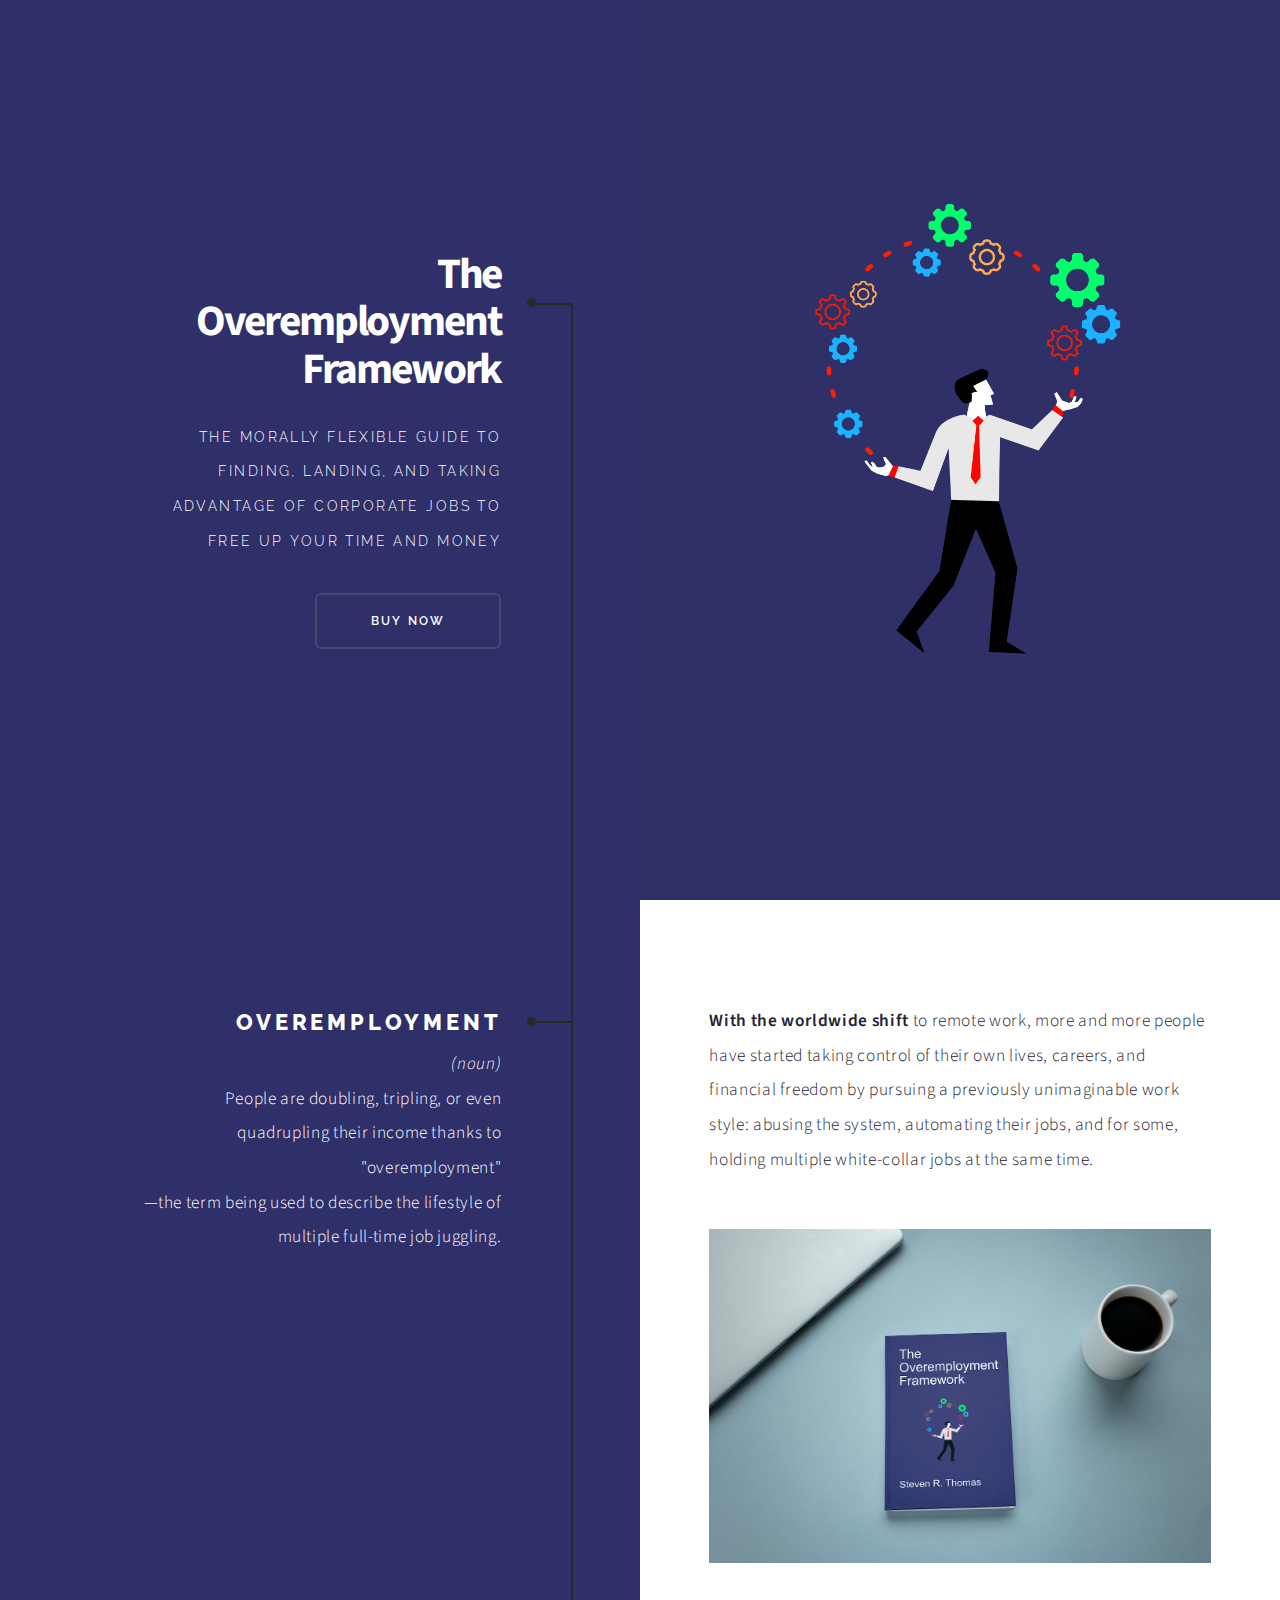
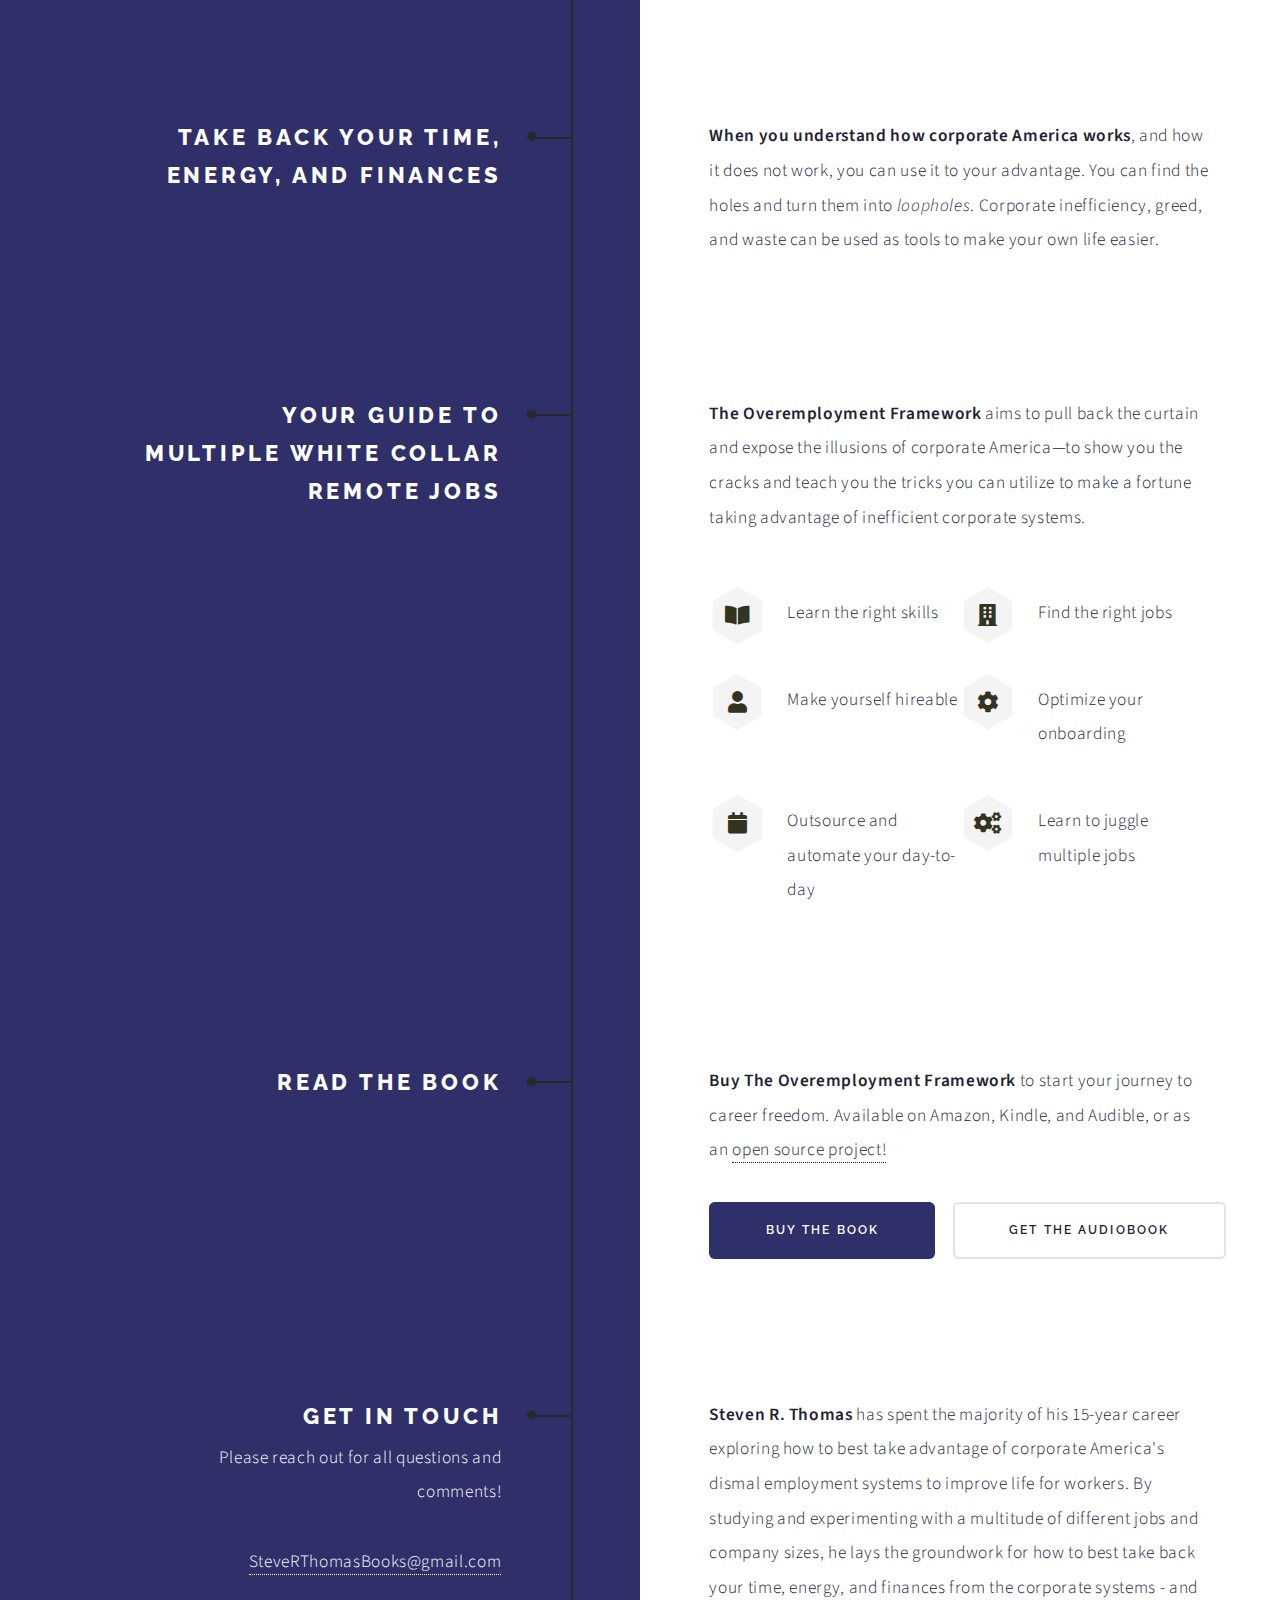
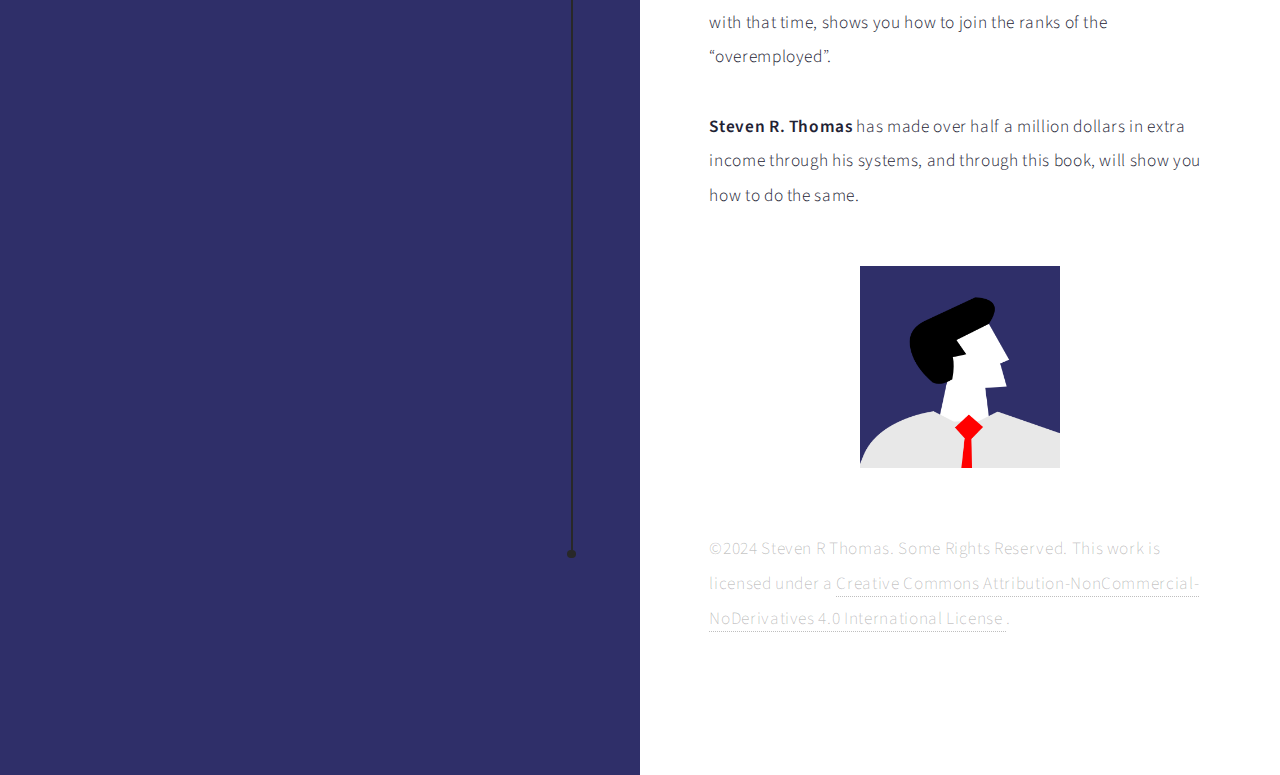
==== index.html @ 1b43971e "Initial Commit" ====
<!DOCTYPE html>
<!--
	Paradigm Shift by Pixelarity
	pixelarity.com | hello@pixelarity.com
	License: pixelarity.com/license
-->
<html>
  <head>
    <title>The Overemployment Framework</title>
    <meta charset="utf-8" />
    <meta
      name="viewport"
      content="width=device-width, initial-scale=1, user-scalable=no"
    />
    <meta name="title" content="The Overemployment Framework" />
    <meta
      name="description"
      content="The Overemployment Framework - The Morally Flexible Guide to Finding, Landing, and Taking Advantage of Corporate Jobs to Free Up Your Time and Money"
    />
    <meta
      name="keywords"
      content="overemployment, job juggling, multiple jobs"
    />
    <meta name="robots" content="index, follow" />
    <meta http-equiv="Content-Type" content="text/html; charset=utf-8" />
    <meta name="language" content="English" />
    <meta name="author" content="Steven R. Thomas" />
    <link rel="stylesheet" href="assets/css/main.css" />
    <link rel="apple-touch-icon" sizes="180x180" href="/apple-touch-icon.png" />
    <link rel="icon" type="image/png" sizes="32x32" href="/favicon-32x32.png" />
    <link rel="icon" type="image/png" sizes="16x16" href="/favicon-16x16.png" />
    <link rel="manifest" href="/site.webmanifest" />
  </head>
  <body class="is-preload">
    <!-- Wrapper -->
    <div id="wrapper">
      <!-- Intro -->
      <section class="intro">
        <header>
          <h1>The Overemployment Framework</h1>
          <p>
            The Morally Flexible Guide to Finding, Landing, and Taking Advantage
            of Corporate Jobs to Free Up Your Time and Money
          </p>
          <ul class="actions">
            <li><a href="#" class="button large">Buy Now</a></li>
          </ul>
        </header>
        <div class="content">
          <span class="image fill" data-position="center"
            ><img src="images/pic01.png" alt=""
          /></span>
        </div>
      </section>

      <!-- Section -->
      <section id="first">
        <header>
          <h2 style="margin-bottom: 5px">Overemployment</h2>
          <i>(noun)</i>
          <p>
            People are doubling, tripling, or even quadrupling their income
            thanks to "overemployment"<br />—the term being used to describe the
            lifestyle of multiple full-time job juggling.
          </p>
        </header>
        <div class="content">
          <p>
            <strong>With the worldwide shift</strong> to remote work, more and
            more people have started taking control of their own lives, careers,
            and financial freedom by pursuing a previously unimaginable work
            style: abusing the system, automating their jobs, and for some,
            holding multiple white-collar jobs at the same time.
          </p>
          <span class="image main"><img src="images/pic02.png" alt="" /></span>
        </div>
      </section>

      <!-- Section -->
      <section>
        <header>
          <h2>Take back your time, energy, and finances</h2>
        </header>
        <div class="content">
          <p>
            <strong>When you understand how corporate America works</strong>,
            and how it does not work, you can use it to your advantage. You can
            find the holes and turn them into <i>loopholes</i>. Corporate
            inefficiency, greed, and waste can be used as tools to make your own
            life easier.
          </p>
        </div>
      </section>

      <!-- Section -->
      <section>
        <header>
          <h2>Your guide to multiple white collar remote jobs</h2>
        </header>
        <div class="content">
          <p>
            <strong>The Overemployment Framework</strong> aims to pull back the
            curtain and expose the illusions of corporate America—to show you
            the cracks and teach you the tricks you can utilize to make a
            fortune taking advantage of inefficient corporate systems.
          </p>
          <ul class="feature-icons" style="color: #223">
            <li class="icon solid fa-book-open">Learn the right skills</li>
            <li class="icon solid fa-building">Find the right jobs</li>
            <li class="icon solid fa-user">Make yourself hireable</li>
            <li class="icon solid fa-cog">Optimize your onboarding</li>
            <li class="icon solid fa-calendar">
              Outsource and automate your day-to-day
            </li>
            <li class="icon solid fa-cogs">Learn to juggle multiple jobs</li>
          </ul>
        </div>
      </section>

      <!-- Section -->
      <section>
        <header>
          <h2>READ THE BOOK</h2>
        </header>
        <div class="content">
          <p>
            <strong>Buy The Overemployment Framework</strong> to start your
            journey to career freedom. Available on Amazon, Kindle, and Audible,
            or as an <a href="" target="_blank">open source project!</a>
          </p>
          <ul class="actions">
            <li><a href="#" class="button primary large">Buy the Book</a></li>
            <li><a href="#" class="button large">Get the Audiobook</a></li>
          </ul>
        </div>
      </section>


      <!-- Section -->
      <section>
        <header>
          <h2 style="margin-bottom: 5px">Get in touch</h2>
          <p>Please reach out for all questions and comments!</p>
          <a href="mailto:steverthomasbooks@gmail.com"
            >SteveRThomasBooks@gmail.com</a
          >
        </header>
        <div class="content">
          <p>
            <strong>Steven R. Thomas</strong> has spent the majority of his
            15-year career exploring how to best take advantage of corporate
            America's dismal employment systems to improve life for workers. By
            studying and experimenting with a multitude of different jobs and
            company sizes, he lays the groundwork for how to best take back your
            time, energy, and finances from the corporate systems - and with
            that time, shows you how to join the ranks of the “overemployed”.
            <br /><br />
            <strong>Steven R. Thomas</strong> has made over half a million
            dollars in extra income through his systems, and through this book,
            will show you how to do the same.
          </p>
          <span class="image main" style="text-align: center"
            ><img
              style="max-width: 200px; display: inline-block"
              src="images/st_headshot.png"
              alt=""
          /></span>
        </div>
      </section>

      <!-- Copyright -->
      <div class="copyright">
        &copy;2024 Steven R Thomas. Some Rights Reserved. This work is licensed under
        a
        <a
          rel="license"
          href="http://creativecommons.org/licenses/by-nc-nd/4.0/"
          target="_blank"
        >
          Creative Commons Attribution-NonCommercial-NoDerivatives 4.0
          International License </a
        >.
      </div>
    </div>

    <!-- Scripts -->
    <script src="assets/js/jquery.min.js"></script>
    <script src="assets/js/jquery.scrolly.min.js"></script>
    <script src="assets/js/browser.min.js"></script>
    <script src="assets/js/breakpoints.min.js"></script>
    <script src="assets/js/util.js"></script>
    <script src="assets/js/main.js"></script>
  </body>
</html>
---- assets/css/main.css ----
@import url(fontawesome-all.min.css);
@import url("https://fonts.googleapis.com/css?family=Source+Sans+Pro:300,600,700,300i,600i,700i|Raleway:600,800");
/*
	Paradigm Shift by Pixelarity
	pixelarity.com | hello@pixelarity.com
	License: pixelarity.com/license
*/
html, body, div, span, applet, object,
iframe, h1, h2, h3, h4, h5, h6, p, blockquote,
pre, a, abbr, acronym, address, big, cite,
code, del, dfn, em, img, ins, kbd, q, s, samp,
small, strike, strong, sub, sup, tt, var, b,
u, i, center, dl, dt, dd, ol, ul, li, fieldset,
form, label, legend, table, caption, tbody,
tfoot, thead, tr, th, td, article, aside,
canvas, details, embed, figure, figcaption,
footer, header, hgroup, menu, nav, output, ruby,
section, summary, time, mark, audio, video {
  margin: 0;
  padding: 0;
  border: 0;
  font-size: 100%;
  font: inherit;
  vertical-align: baseline; }

article, aside, details, figcaption, figure,
footer, header, hgroup, menu, nav, section {
  display: block; }

body {
  line-height: 1; }

ol, ul {
  list-style: none; }

blockquote, q {
  quotes: none; }
  blockquote:before, blockquote:after, q:before, q:after {
    content: '';
    content: none; }

table {
  border-collapse: collapse;
  border-spacing: 0; }

body {
  -webkit-text-size-adjust: none; }

mark {
  background-color: transparent;
  color: inherit; }

input::-moz-focus-inner {
  border: 0;
  padding: 0; }

input, select, textarea {
  -moz-appearance: none;
  -webkit-appearance: none;
  -ms-appearance: none;
  appearance: none; }

/* Basic */
@-ms-viewport {
  width: device-width; }

body {
  -ms-overflow-style: scrollbar; }

@media screen and (max-width: 480px) {
  html, body {
    min-width: 320px; } }

html {
  box-sizing: border-box; }

*, *:before, *:after {
  box-sizing: inherit; }

html {
  overflow-x: hidden; }

body {
  background: #ffffff;
  overflow-x: hidden; }
  body.is-preload *, body.is-preload *:before, body.is-preload *:after {
    -moz-animation: none !important;
    -webkit-animation: none !important;
    -ms-animation: none !important;
    animation: none !important;
    -moz-transition: none !important;
    -webkit-transition: none !important;
    -ms-transition: none !important;
    transition: none !important; }

/* Typography */
html {
  font-size: 18pt; }
  @media screen and (max-width: 1920px) {
    html {
      font-size: 13pt; } }
  @media screen and (max-width: 1152px) {
    html {
      font-size: 14pt; } }
  @media screen and (max-width: 736px) {
    html {
      font-size: 12pt; } }
  @media screen and (max-width: 480px) {
    html {
      font-size: 11pt; } }

body {
  background-color: #ffffff;
  color: #000000; }

body, input, select, textarea {
  color: #ffffff;
  font-family: "Source Sans Pro", Helvetica, sans-serif;
  font-size: 1rem;
  font-weight: 300;
  letter-spacing: 0.0375em;
  line-height: 2; }

a {
  -moz-transition: border-bottom-color 0.25s ease-in-out;
  -webkit-transition: border-bottom-color 0.25s ease-in-out;
  -ms-transition: border-bottom-color 0.25s ease-in-out;
  transition: border-bottom-color 0.25s ease-in-out;
  text-decoration: none;
  color: #ffffff;
  border-bottom: dotted 1px; }
  a:hover {
    text-decoration: none;
    border-bottom-color: transparent; }

strong, b {
  font-weight: 600;
  color: #ffffff; }

em, i {
  font-style: italic; }

p {
  margin: 0 0 2rem 0; }

h1, h2, h3, h4, h5, h6 {
  color: #ffffff;
  font-family: "Raleway", Helvetica, sans-serif;
  font-weight: 600;
  letter-spacing: 0.175em;
  line-height: 1.75;
  margin: 0 0 1.5rem 0;
  text-transform: uppercase; }
  h1 a, h2 a, h3 a, h4 a, h5 a, h6 a {
    color: inherit;
    text-decoration: none; }

h1 {
  font-family: "Source Sans Pro", Helvetica, sans-serif;
  font-size: 2.5rem;
  font-weight: 700;
  letter-spacing: -0.05em;
  line-height: 1.1;
  margin: 0 0 1.5rem 0;
  text-transform: none; }

h2 {
  font-size: 1.25rem;
  font-weight: 800;
  margin: 0 0 2rem 0; }

h3 {
  font-size: 0.875rem; }

h4 {
  font-size: 0.875rem; }

h5 {
  font-size: 0.75rem; }

h6 {
  font-size: 0.625rem; }

div.content h1, div.content h2, div.content h3, div.content h4, div.content h5, div.content h6, div.content p, div.content a, div.content strong, div.content b {
  color: #223 !important; }

@media screen and (max-width: 736px) {
  h1 {
    font-size: 2.5rem;
    line-height: 1.1; }
  h2 {
    font-size: 1.25rem;
    line-height: 1.7; }
  h3 {
    font-size: 0.9rem; }
  h4 {
    font-size: 0.75rem; }
  h5 {
    font-size: 0.675rem; } }

@media screen and (max-width: 360px) {
  h1 {
    font-size: 2.75rem; }
  h2 {
    font-size: 1.125rem; }
  h3 {
    font-size: 0.8rem; }
  h4 {
    font-size: 0.675rem; }
  h5 {
    font-size: 0.675rem; } }

sub {
  font-size: 0.8rem;
  position: relative;
  top: 0.5rem; }

sup {
  font-size: 0.8rem;
  position: relative;
  top: -0.5rem; }

blockquote {
  border-left: solid 0.5rem rgba(144, 144, 144, 0.25);
  font-style: italic;
  margin: 0 0 2rem 0;
  padding: 1rem 0 1rem 2rem; }

code {
  background: rgba(144, 144, 144, 0.1);
  border-radius: 0.325rem;
  font-family: "Courier New", monospace;
  font-size: 0.9rem;
  margin: 0 0.25rem;
  padding: 0.25rem 0.65rem; }

pre {
  -webkit-overflow-scrolling: touch;
  font-family: "Courier New", monospace;
  font-size: 0.9rem;
  margin: 0 0 2rem 0;
  width: 100%; }
  pre code {
    display: block;
    line-height: 1.75;
    padding: 1rem 1.5rem;
    overflow-x: auto; }

hr {
  border: 0;
  border-bottom: solid 2px rgba(144, 144, 144, 0.25);
  margin: 3rem 0; }
  hr.major {
    margin: 5rem 0; }
  @media screen and (max-width: 736px) {
    hr.major {
      margin: 3rem 0; } }

/* Row */
.row {
  display: flex;
  flex-wrap: wrap;
  box-sizing: border-box;
  align-items: stretch; }
  .row > * {
    box-sizing: border-box; }
  .row.gtr-uniform > * > :last-child {
    margin-bottom: 0; }
  .row.aln-left {
    justify-content: flex-start; }
  .row.aln-center {
    justify-content: center; }
  .row.aln-right {
    justify-content: flex-end; }
  .row.aln-top {
    align-items: flex-start; }
  .row.aln-middle {
    align-items: center; }
  .row.aln-bottom {
    align-items: flex-end; }
  .row > .imp {
    order: -1; }
  .row > .col-1 {
    width: 8.33333%; }
  .row > .off-1 {
    margin-left: 8.33333%; }
  .row > .col-2 {
    width: 16.66667%; }
  .row > .off-2 {
    margin-left: 16.66667%; }
  .row > .col-3 {
    width: 25%; }
  .row > .off-3 {
    margin-left: 25%; }
  .row > .col-4 {
    width: 33.33333%; }
  .row > .off-4 {
    margin-left: 33.33333%; }
  .row > .col-5 {
    width: 41.66667%; }
  .row > .off-5 {
    margin-left: 41.66667%; }
  .row > .col-6 {
    width: 50%; }
  .row > .off-6 {
    margin-left: 50%; }
  .row > .col-7 {
    width: 58.33333%; }
  .row > .off-7 {
    margin-left: 58.33333%; }
  .row > .col-8 {
    width: 66.66667%; }
  .row > .off-8 {
    margin-left: 66.66667%; }
  .row > .col-9 {
    width: 75%; }
  .row > .off-9 {
    margin-left: 75%; }
  .row > .col-10 {
    width: 83.33333%; }
  .row > .off-10 {
    margin-left: 83.33333%; }
  .row > .col-11 {
    width: 91.66667%; }
  .row > .off-11 {
    margin-left: 91.66667%; }
  .row > .col-12 {
    width: 100%; }
  .row > .off-12 {
    margin-left: 100%; }
  .row.gtr-0 {
    margin-top: 0;
    margin-left: 0rem; }
    .row.gtr-0 > * {
      padding: 0 0 0 0rem; }
    .row.gtr-0.gtr-uniform {
      margin-top: 0rem; }
      .row.gtr-0.gtr-uniform > * {
        padding-top: 0rem; }
  .row.gtr-25 {
    margin-top: 0;
    margin-left: -0.5rem; }
    .row.gtr-25 > * {
      padding: 0 0 0 0.5rem; }
    .row.gtr-25.gtr-uniform {
      margin-top: -0.5rem; }
      .row.gtr-25.gtr-uniform > * {
        padding-top: 0.5rem; }
  .row.gtr-50 {
    margin-top: 0;
    margin-left: -1rem; }
    .row.gtr-50 > * {
      padding: 0 0 0 1rem; }
    .row.gtr-50.gtr-uniform {
      margin-top: -1rem; }
      .row.gtr-50.gtr-uniform > * {
        padding-top: 1rem; }
  .row {
    margin-top: 0;
    margin-left: -2rem; }
    .row > * {
      padding: 0 0 0 2rem; }
    .row.gtr-uniform {
      margin-top: -2rem; }
      .row.gtr-uniform > * {
        padding-top: 2rem; }
  .row.gtr-150 {
    margin-top: 0;
    margin-left: -3rem; }
    .row.gtr-150 > * {
      padding: 0 0 0 3rem; }
    .row.gtr-150.gtr-uniform {
      margin-top: -3rem; }
      .row.gtr-150.gtr-uniform > * {
        padding-top: 3rem; }
  .row.gtr-200 {
    margin-top: 0;
    margin-left: -4rem; }
    .row.gtr-200 > * {
      padding: 0 0 0 4rem; }
    .row.gtr-200.gtr-uniform {
      margin-top: -4rem; }
      .row.gtr-200.gtr-uniform > * {
        padding-top: 4rem; }
  @media screen and (max-width: 1920px) {
    .row {
      display: flex;
      flex-wrap: wrap;
      box-sizing: border-box;
      align-items: stretch; }
      .row > * {
        box-sizing: border-box; }
      .row.gtr-uniform > * > :last-child {
        margin-bottom: 0; }
      .row.aln-left {
        justify-content: flex-start; }
      .row.aln-center {
        justify-content: center; }
      .row.aln-right {
        justify-content: flex-end; }
      .row.aln-top {
        align-items: flex-start; }
      .row.aln-middle {
        align-items: center; }
      .row.aln-bottom {
        align-items: flex-end; }
      .row > .imp-xlarge {
        order: -1; }
      .row > .col-1-xlarge {
        width: 8.33333%; }
      .row > .off-1-xlarge {
        margin-left: 8.33333%; }
      .row > .col-2-xlarge {
        width: 16.66667%; }
      .row > .off-2-xlarge {
        margin-left: 16.66667%; }
      .row > .col-3-xlarge {
        width: 25%; }
      .row > .off-3-xlarge {
        margin-left: 25%; }
      .row > .col-4-xlarge {
        width: 33.33333%; }
      .row > .off-4-xlarge {
        margin-left: 33.33333%; }
      .row > .col-5-xlarge {
        width: 41.66667%; }
      .row > .off-5-xlarge {
        margin-left: 41.66667%; }
      .row > .col-6-xlarge {
        width: 50%; }
      .row > .off-6-xlarge {
        margin-left: 50%; }
      .row > .col-7-xlarge {
        width: 58.33333%; }
      .row > .off-7-xlarge {
        margin-left: 58.33333%; }
      .row > .col-8-xlarge {
        width: 66.66667%; }
      .row > .off-8-xlarge {
        margin-left: 66.66667%; }
      .row > .col-9-xlarge {
        width: 75%; }
      .row > .off-9-xlarge {
        margin-left: 75%; }
      .row > .col-10-xlarge {
        width: 83.33333%; }
      .row > .off-10-xlarge {
        margin-left: 83.33333%; }
      .row > .col-11-xlarge {
        width: 91.66667%; }
      .row > .off-11-xlarge {
        margin-left: 91.66667%; }
      .row > .col-12-xlarge {
        width: 100%; }
      .row > .off-12-xlarge {
        margin-left: 100%; }
      .row.gtr-0 {
        margin-top: 0;
        margin-left: 0rem; }
        .row.gtr-0 > * {
          padding: 0 0 0 0rem; }
        .row.gtr-0.gtr-uniform {
          margin-top: 0rem; }
          .row.gtr-0.gtr-uniform > * {
            padding-top: 0rem; }
      .row.gtr-25 {
        margin-top: 0;
        margin-left: -0.5rem; }
        .row.gtr-25 > * {
          padding: 0 0 0 0.5rem; }
        .row.gtr-25.gtr-uniform {
          margin-top: -0.5rem; }
          .row.gtr-25.gtr-uniform > * {
            padding-top: 0.5rem; }
      .row.gtr-50 {
        margin-top: 0;
        margin-left: -1rem; }
        .row.gtr-50 > * {
          padding: 0 0 0 1rem; }
        .row.gtr-50.gtr-uniform {
          margin-top: -1rem; }
          .row.gtr-50.gtr-uniform > * {
            padding-top: 1rem; }
      .row {
        margin-top: 0;
        margin-left: -2rem; }
        .row > * {
          padding: 0 0 0 2rem; }
        .row.gtr-uniform {
          margin-top: -2rem; }
          .row.gtr-uniform > * {
            padding-top: 2rem; }
      .row.gtr-150 {
        margin-top: 0;
        margin-left: -3rem; }
        .row.gtr-150 > * {
          padding: 0 0 0 3rem; }
        .row.gtr-150.gtr-uniform {
          margin-top: -3rem; }
          .row.gtr-150.gtr-uniform > * {
            padding-top: 3rem; }
      .row.gtr-200 {
        margin-top: 0;
        margin-left: -4rem; }
        .row.gtr-200 > * {
          padding: 0 0 0 4rem; }
        .row.gtr-200.gtr-uniform {
          margin-top: -4rem; }
          .row.gtr-200.gtr-uniform > * {
            padding-top: 4rem; } }
  @media screen and (max-width: 1280px) {
    .row {
      display: flex;
      flex-wrap: wrap;
      box-sizing: border-box;
      align-items: stretch; }
      .row > * {
        box-sizing: border-box; }
      .row.gtr-uniform > * > :last-child {
        margin-bottom: 0; }
      .row.aln-left {
        justify-content: flex-start; }
      .row.aln-center {
        justify-content: center; }
      .row.aln-right {
        justify-content: flex-end; }
      .row.aln-top {
        align-items: flex-start; }
      .row.aln-middle {
        align-items: center; }
      .row.aln-bottom {
        align-items: flex-end; }
      .row > .imp-large {
        order: -1; }
      .row > .col-1-large {
        width: 8.33333%; }
      .row > .off-1-large {
        margin-left: 8.33333%; }
      .row > .col-2-large {
        width: 16.66667%; }
      .row > .off-2-large {
        margin-left: 16.66667%; }
      .row > .col-3-large {
        width: 25%; }
      .row > .off-3-large {
        margin-left: 25%; }
      .row > .col-4-large {
        width: 33.33333%; }
      .row > .off-4-large {
        margin-left: 33.33333%; }
      .row > .col-5-large {
        width: 41.66667%; }
      .row > .off-5-large {
        margin-left: 41.66667%; }
      .row > .col-6-large {
        width: 50%; }
      .row > .off-6-large {
        margin-left: 50%; }
      .row > .col-7-large {
        width: 58.33333%; }
      .row > .off-7-large {
        margin-left: 58.33333%; }
      .row > .col-8-large {
        width: 66.66667%; }
      .row > .off-8-large {
        margin-left: 66.66667%; }
      .row > .col-9-large {
        width: 75%; }
      .row > .off-9-large {
        margin-left: 75%; }
      .row > .col-10-large {
        width: 83.33333%; }
      .row > .off-10-large {
        margin-left: 83.33333%; }
      .row > .col-11-large {
        width: 91.66667%; }
      .row > .off-11-large {
        margin-left: 91.66667%; }
      .row > .col-12-large {
        width: 100%; }
      .row > .off-12-large {
        margin-left: 100%; }
      .row.gtr-0 {
        margin-top: 0;
        margin-left: 0rem; }
        .row.gtr-0 > * {
          padding: 0 0 0 0rem; }
        .row.gtr-0.gtr-uniform {
          margin-top: 0rem; }
          .row.gtr-0.gtr-uniform > * {
            padding-top: 0rem; }
      .row.gtr-25 {
        margin-top: 0;
        margin-left: -0.375rem; }
        .row.gtr-25 > * {
          padding: 0 0 0 0.375rem; }
        .row.gtr-25.gtr-uniform {
          margin-top: -0.375rem; }
          .row.gtr-25.gtr-uniform > * {
            padding-top: 0.375rem; }
      .row.gtr-50 {
        margin-top: 0;
        margin-left: -0.75rem; }
        .row.gtr-50 > * {
          padding: 0 0 0 0.75rem; }
        .row.gtr-50.gtr-uniform {
          margin-top: -0.75rem; }
          .row.gtr-50.gtr-uniform > * {
            padding-top: 0.75rem; }
      .row {
        margin-top: 0;
        margin-left: -1.5rem; }
        .row > * {
          padding: 0 0 0 1.5rem; }
        .row.gtr-uniform {
          margin-top: -1.5rem; }
          .row.gtr-uniform > * {
            padding-top: 1.5rem; }
      .row.gtr-150 {
        margin-top: 0;
        margin-left: -2.25rem; }
        .row.gtr-150 > * {
          padding: 0 0 0 2.25rem; }
        .row.gtr-150.gtr-uniform {
          margin-top: -2.25rem; }
          .row.gtr-150.gtr-uniform > * {
            padding-top: 2.25rem; }
      .row.gtr-200 {
        margin-top: 0;
        margin-left: -3rem; }
        .row.gtr-200 > * {
          padding: 0 0 0 3rem; }
        .row.gtr-200.gtr-uniform {
          margin-top: -3rem; }
          .row.gtr-200.gtr-uniform > * {
            padding-top: 3rem; } }
  @media screen and (max-width: 1152px) {
    .row {
      display: flex;
      flex-wrap: wrap;
      box-sizing: border-box;
      align-items: stretch; }
      .row > * {
        box-sizing: border-box; }
      .row.gtr-uniform > * > :last-child {
        margin-bottom: 0; }
      .row.aln-left {
        justify-content: flex-start; }
      .row.aln-center {
        justify-content: center; }
      .row.aln-right {
        justify-content: flex-end; }
      .row.aln-top {
        align-items: flex-start; }
      .row.aln-middle {
        align-items: center; }
      .row.aln-bottom {
        align-items: flex-end; }
      .row > .imp-medium {
        order: -1; }
      .row > .col-1-medium {
        width: 8.33333%; }
      .row > .off-1-medium {
        margin-left: 8.33333%; }
      .row > .col-2-medium {
        width: 16.66667%; }
      .row > .off-2-medium {
        margin-left: 16.66667%; }
      .row > .col-3-medium {
        width: 25%; }
      .row > .off-3-medium {
        margin-left: 25%; }
      .row > .col-4-medium {
        width: 33.33333%; }
      .row > .off-4-medium {
        margin-left: 33.33333%; }
      .row > .col-5-medium {
        width: 41.66667%; }
      .row > .off-5-medium {
        margin-left: 41.66667%; }
      .row > .col-6-medium {
        width: 50%; }
      .row > .off-6-medium {
        margin-left: 50%; }
      .row > .col-7-medium {
        width: 58.33333%; }
      .row > .off-7-medium {
        margin-left: 58.33333%; }
      .row > .col-8-medium {
        width: 66.66667%; }
      .row > .off-8-medium {
        margin-left: 66.66667%; }
      .row > .col-9-medium {
        width: 75%; }
      .row > .off-9-medium {
        margin-left: 75%; }
      .row > .col-10-medium {
        width: 83.33333%; }
      .row > .off-10-medium {
        margin-left: 83.33333%; }
      .row > .col-11-medium {
        width: 91.66667%; }
      .row > .off-11-medium {
        margin-left: 91.66667%; }
      .row > .col-12-medium {
        width: 100%; }
      .row > .off-12-medium {
        margin-left: 100%; }
      .row.gtr-0 {
        margin-top: 0;
        margin-left: 0rem; }
        .row.gtr-0 > * {
          padding: 0 0 0 0rem; }
        .row.gtr-0.gtr-uniform {
          margin-top: 0rem; }
          .row.gtr-0.gtr-uniform > * {
            padding-top: 0rem; }
      .row.gtr-25 {
        margin-top: 0;
        margin-left: -0.375rem; }
        .row.gtr-25 > * {
          padding: 0 0 0 0.375rem; }
        .row.gtr-25.gtr-uniform {
          margin-top: -0.375rem; }
          .row.gtr-25.gtr-uniform > * {
            padding-top: 0.375rem; }
      .row.gtr-50 {
        margin-top: 0;
        margin-left: -0.75rem; }
        .row.gtr-50 > * {
          padding: 0 0 0 0.75rem; }
        .row.gtr-50.gtr-uniform {
          margin-top: -0.75rem; }
          .row.gtr-50.gtr-uniform > * {
            padding-top: 0.75rem; }
      .row {
        margin-top: 0;
        margin-left: -1.5rem; }
        .row > * {
          padding: 0 0 0 1.5rem; }
        .row.gtr-uniform {
          margin-top: -1.5rem; }
          .row.gtr-uniform > * {
            padding-top: 1.5rem; }
      .row.gtr-150 {
        margin-top: 0;
        margin-left: -2.25rem; }
        .row.gtr-150 > * {
          padding: 0 0 0 2.25rem; }
        .row.gtr-150.gtr-uniform {
          margin-top: -2.25rem; }
          .row.gtr-150.gtr-uniform > * {
            padding-top: 2.25rem; }
      .row.gtr-200 {
        margin-top: 0;
        margin-left: -3rem; }
        .row.gtr-200 > * {
          padding: 0 0 0 3rem; }
        .row.gtr-200.gtr-uniform {
          margin-top: -3rem; }
          .row.gtr-200.gtr-uniform > * {
            padding-top: 3rem; } }
  @media screen and (max-width: 736px) {
    .row {
      display: flex;
      flex-wrap: wrap;
      box-sizing: border-box;
      align-items: stretch; }
      .row > * {
        box-sizing: border-box; }
      .row.gtr-uniform > * > :last-child {
        margin-bottom: 0; }
      .row.aln-left {
        justify-content: flex-start; }
      .row.aln-center {
        justify-content: center; }
      .row.aln-right {
        justify-content: flex-end; }
      .row.aln-top {
        align-items: flex-start; }
      .row.aln-middle {
        align-items: center; }
      .row.aln-bottom {
        align-items: flex-end; }
      .row > .imp-small {
        order: -1; }
      .row > .col-1-small {
        width: 8.33333%; }
      .row > .off-1-small {
        margin-left: 8.33333%; }
      .row > .col-2-small {
        width: 16.66667%; }
      .row > .off-2-small {
        margin-left: 16.66667%; }
      .row > .col-3-small {
        width: 25%; }
      .row > .off-3-small {
        margin-left: 25%; }
      .row > .col-4-small {
        width: 33.33333%; }
      .row > .off-4-small {
        margin-left: 33.33333%; }
      .row > .col-5-small {
        width: 41.66667%; }
      .row > .off-5-small {
        margin-left: 41.66667%; }
      .row > .col-6-small {
        width: 50%; }
      .row > .off-6-small {
        margin-left: 50%; }
      .row > .col-7-small {
        width: 58.33333%; }
      .row > .off-7-small {
        margin-left: 58.33333%; }
      .row > .col-8-small {
        width: 66.66667%; }
      .row > .off-8-small {
        margin-left: 66.66667%; }
      .row > .col-9-small {
        width: 75%; }
      .row > .off-9-small {
        margin-left: 75%; }
      .row > .col-10-small {
        width: 83.33333%; }
      .row > .off-10-small {
        margin-left: 83.33333%; }
      .row > .col-11-small {
        width: 91.66667%; }
      .row > .off-11-small {
        margin-left: 91.66667%; }
      .row > .col-12-small {
        width: 100%; }
      .row > .off-12-small {
        margin-left: 100%; }
      .row.gtr-0 {
        margin-top: 0;
        margin-left: 0rem; }
        .row.gtr-0 > * {
          padding: 0 0 0 0rem; }
        .row.gtr-0.gtr-uniform {
          margin-top: 0rem; }
          .row.gtr-0.gtr-uniform > * {
            padding-top: 0rem; }
      .row.gtr-25 {
        margin-top: 0;
        margin-left: -0.3125rem; }
        .row.gtr-25 > * {
          padding: 0 0 0 0.3125rem; }
        .row.gtr-25.gtr-uniform {
          margin-top: -0.3125rem; }
          .row.gtr-25.gtr-uniform > * {
            padding-top: 0.3125rem; }
      .row.gtr-50 {
        margin-top: 0;
        margin-left: -0.625rem; }
        .row.gtr-50 > * {
          padding: 0 0 0 0.625rem; }
        .row.gtr-50.gtr-uniform {
          margin-top: -0.625rem; }
          .row.gtr-50.gtr-uniform > * {
            padding-top: 0.625rem; }
      .row {
        margin-top: 0;
        margin-left: -1.25rem; }
        .row > * {
          padding: 0 0 0 1.25rem; }
        .row.gtr-uniform {
          margin-top: -1.25rem; }
          .row.gtr-uniform > * {
            padding-top: 1.25rem; }
      .row.gtr-150 {
        margin-top: 0;
        margin-left: -1.875rem; }
        .row.gtr-150 > * {
          padding: 0 0 0 1.875rem; }
        .row.gtr-150.gtr-uniform {
          margin-top: -1.875rem; }
          .row.gtr-150.gtr-uniform > * {
            padding-top: 1.875rem; }
      .row.gtr-200 {
        margin-top: 0;
        margin-left: -2.5rem; }
        .row.gtr-200 > * {
          padding: 0 0 0 2.5rem; }
        .row.gtr-200.gtr-uniform {
          margin-top: -2.5rem; }
          .row.gtr-200.gtr-uniform > * {
            padding-top: 2.5rem; } }
  @media screen and (max-width: 480px) {
    .row {
      display: flex;
      flex-wrap: wrap;
      box-sizing: border-box;
      align-items: stretch; }
      .row > * {
        box-sizing: border-box; }
      .row.gtr-uniform > * > :last-child {
        margin-bottom: 0; }
      .row.aln-left {
        justify-content: flex-start; }
      .row.aln-center {
        justify-content: center; }
      .row.aln-right {
        justify-content: flex-end; }
      .row.aln-top {
        align-items: flex-start; }
      .row.aln-middle {
        align-items: center; }
      .row.aln-bottom {
        align-items: flex-end; }
      .row > .imp-xsmall {
        order: -1; }
      .row > .col-1-xsmall {
        width: 8.33333%; }
      .row > .off-1-xsmall {
        margin-left: 8.33333%; }
      .row > .col-2-xsmall {
        width: 16.66667%; }
      .row > .off-2-xsmall {
        margin-left: 16.66667%; }
      .row > .col-3-xsmall {
        width: 25%; }
      .row > .off-3-xsmall {
        margin-left: 25%; }
      .row > .col-4-xsmall {
        width: 33.33333%; }
      .row > .off-4-xsmall {
        margin-left: 33.33333%; }
      .row > .col-5-xsmall {
        width: 41.66667%; }
      .row > .off-5-xsmall {
        margin-left: 41.66667%; }
      .row > .col-6-xsmall {
        width: 50%; }
      .row > .off-6-xsmall {
        margin-left: 50%; }
      .row > .col-7-xsmall {
        width: 58.33333%; }
      .row > .off-7-xsmall {
        margin-left: 58.33333%; }
      .row > .col-8-xsmall {
        width: 66.66667%; }
      .row > .off-8-xsmall {
        margin-left: 66.66667%; }
      .row > .col-9-xsmall {
        width: 75%; }
      .row > .off-9-xsmall {
        margin-left: 75%; }
      .row > .col-10-xsmall {
        width: 83.33333%; }
      .row > .off-10-xsmall {
        margin-left: 83.33333%; }
      .row > .col-11-xsmall {
        width: 91.66667%; }
      .row > .off-11-xsmall {
        margin-left: 91.66667%; }
      .row > .col-12-xsmall {
        width: 100%; }
      .row > .off-12-xsmall {
        margin-left: 100%; }
      .row.gtr-0 {
        margin-top: 0;
        margin-left: 0rem; }
        .row.gtr-0 > * {
          padding: 0 0 0 0rem; }
        .row.gtr-0.gtr-uniform {
          margin-top: 0rem; }
          .row.gtr-0.gtr-uniform > * {
            padding-top: 0rem; }
      .row.gtr-25 {
        margin-top: 0;
        margin-left: -0.3125rem; }
        .row.gtr-25 > * {
          padding: 0 0 0 0.3125rem; }
        .row.gtr-25.gtr-uniform {
          margin-top: -0.3125rem; }
          .row.gtr-25.gtr-uniform > * {
            padding-top: 0.3125rem; }
      .row.gtr-50 {
        margin-top: 0;
        margin-left: -0.625rem; }
        .row.gtr-50 > * {
          padding: 0 0 0 0.625rem; }
        .row.gtr-50.gtr-uniform {
          margin-top: -0.625rem; }
          .row.gtr-50.gtr-uniform > * {
            padding-top: 0.625rem; }
      .row {
        margin-top: 0;
        margin-left: -1.25rem; }
        .row > * {
          padding: 0 0 0 1.25rem; }
        .row.gtr-uniform {
          margin-top: -1.25rem; }
          .row.gtr-uniform > * {
            padding-top: 1.25rem; }
      .row.gtr-150 {
        margin-top: 0;
        margin-left: -1.875rem; }
        .row.gtr-150 > * {
          padding: 0 0 0 1.875rem; }
        .row.gtr-150.gtr-uniform {
          margin-top: -1.875rem; }
          .row.gtr-150.gtr-uniform > * {
            padding-top: 1.875rem; }
      .row.gtr-200 {
        margin-top: 0;
        margin-left: -2.5rem; }
        .row.gtr-200 > * {
          padding: 0 0 0 2.5rem; }
        .row.gtr-200.gtr-uniform {
          margin-top: -2.5rem; }
          .row.gtr-200.gtr-uniform > * {
            padding-top: 2.5rem; } }

/* Box */
.box {
  border: solid 2px rgba(144, 144, 144, 0.25);
  border-radius: 0.325rem;
  margin-bottom: 2rem;
  padding: 1.5rem; }
  .box > :last-child {
    margin-bottom: 0; }
  .box.alt {
    border: 0;
    border-radius: 0;
    padding: 0; }

/* Button */
input[type="submit"],
input[type="reset"],
input[type="button"],
button,
.button {
  -moz-appearance: none;
  -webkit-appearance: none;
  -ms-appearance: none;
  appearance: none;
  -moz-transition: background-color 0.25s ease-in-out, box-shadow 0.25s ease-in-out, color 0.25s ease-in-out;
  -webkit-transition: background-color 0.25s ease-in-out, box-shadow 0.25s ease-in-out, color 0.25s ease-in-out;
  -ms-transition: background-color 0.25s ease-in-out, box-shadow 0.25s ease-in-out, color 0.25s ease-in-out;
  transition: background-color 0.25s ease-in-out, box-shadow 0.25s ease-in-out, color 0.25s ease-in-out;
  background-color: transparent;
  border-radius: 0.325rem;
  border: 0;
  box-shadow: inset 0 0 0 2px rgba(144, 144, 144, 0.25);
  color: #ffffff !important;
  cursor: pointer;
  display: inline-block;
  font-family: "Raleway", Helvetica, sans-serif;
  font-size: 0.6rem;
  font-weight: 600;
  height: 3rem;
  letter-spacing: 0.175em;
  line-height: 3rem;
  padding: 0 2rem;
  text-align: center;
  text-decoration: none;
  text-transform: uppercase;
  white-space: nowrap; }
  input[type="submit"]:hover,
  input[type="reset"]:hover,
  input[type="button"]:hover,
  button:hover,
  .button:hover {
    box-shadow: inset 0 0 0 2px;
    color: #fff !important; }
  input[type="submit"]:active,
  input[type="reset"]:active,
  input[type="button"]:active,
  button:active,
  .button:active {
    background-color: rgba(47, 47, 105, 0.25);
    box-shadow: inset 0 0 0 2px #29293c;
    color: #29293c !important; }
  input[type="submit"].small,
  input[type="reset"].small,
  input[type="button"].small,
  button.small,
  .button.small {
    font-size: 0.5rem;
    height: 2.25rem;
    line-height: 2.25rem;
    padding: 0 1.25rem; }
  input[type="submit"].large,
  input[type="reset"].large,
  input[type="button"].large,
  button.large,
  .button.large {
    font-size: 0.7rem;
    height: 3.2625rem;
    line-height: 3.2625rem;
    padding: 0 3.25rem; }
  input[type="submit"].wide,
  input[type="reset"].wide,
  input[type="button"].wide,
  button.wide,
  .button.wide {
    min-width: 13rem; }
  input[type="submit"].icon:before,
  input[type="reset"].icon:before,
  input[type="button"].icon:before,
  button.icon:before,
  .button.icon:before {
    margin-right: 0.5rem; }
  input[type="submit"].fit,
  input[type="reset"].fit,
  input[type="button"].fit,
  button.fit,
  .button.fit {
    width: 100%; }
  input[type="submit"].disabled, input[type="submit"]:disabled,
  input[type="reset"].disabled,
  input[type="reset"]:disabled,
  input[type="button"].disabled,
  input[type="button"]:disabled,
  button.disabled,
  button:disabled,
  .button.disabled,
  .button:disabled {
    pointer-events: none;
    opacity: 0.25; }
  input[type="submit"].primary,
  input[type="reset"].primary,
  input[type="button"].primary,
  button.primary,
  .button.primary {
    background-color: #2F2F69;
    box-shadow: none;
    color: #ffffff !important; }
    input[type="submit"].primary:hover,
    input[type="reset"].primary:hover,
    input[type="button"].primary:hover,
    button.primary:hover,
    .button.primary:hover {
      background-color: #3b3ba9; }
    input[type="submit"].primary:active,
    input[type="reset"].primary:active,
    input[type="button"].primary:active,
    button.primary:active,
    .button.primary:active {
      background-color: #313158; }
  @media screen and (max-width: 736px) {
    input[type="submit"],
    input[type="reset"],
    input[type="button"],
    button,
    .button {
      font-size: 0.7rem;
      height: 3.3rem;
      line-height: 3.3rem; }
      input[type="submit"].large,
      input[type="reset"].large,
      input[type="button"].large,
      button.large,
      .button.large {
        font-size: 0.8rem;
        height: 3.75rem;
        line-height: 3.75rem; }
      input[type="submit"].small,
      input[type="reset"].small,
      input[type="button"].small,
      button.small,
      .button.small {
        font-size: 0.6rem;
        height: 3rem;
        line-height: 3rem; } }

/* Form */
form {
  margin: 0 0 2rem 0; }
  form > :last-child {
    margin-bottom: 0; }
  form > .fields {
    display: -moz-flex;
    display: -webkit-flex;
    display: -ms-flex;
    display: flex;
    -moz-flex-wrap: wrap;
    -webkit-flex-wrap: wrap;
    -ms-flex-wrap: wrap;
    flex-wrap: wrap;
    margin: -2rem 0 2rem -2rem;
    width: calc(100% + 4rem); }
    form > .fields > .field {
      -moz-flex-grow: 0;
      -webkit-flex-grow: 0;
      -ms-flex-grow: 0;
      flex-grow: 0;
      -moz-flex-shrink: 0;
      -webkit-flex-shrink: 0;
      -ms-flex-shrink: 0;
      flex-shrink: 0;
      padding: 2rem 0 0 2rem;
      width: calc(100% - 2rem); }
      form > .fields > .field > :last-child {
        margin-bottom: 0; }
      form > .fields > .field.half {
        width: calc(50% - 1rem); }
      form > .fields > .field.third {
        width: calc(100%/3 - 0.66667rem); }
      form > .fields > .field.quarter {
        width: calc(25% - 0.5rem); }
  @media screen and (max-width: 480px) {
    form > .fields {
      margin: -1.5rem 0 2rem -1.5rem;
      width: calc(100% + 3rem); }
      form > .fields > .field {
        padding: 1.5rem 0 0 1.5rem;
        width: calc(100% - 1.5rem); }
        form > .fields > .field.half {
          width: calc(100% - 1.5rem); }
        form > .fields > .field.third {
          width: calc(100% - 1.5rem); }
        form > .fields > .field.quarter {
          width: calc(100% - 1.5rem); } }

input[type="text"],
input[type="password"],
input[type="email"],
input[type="tel"],
input[type="search"],
input[type="url"],
select,
textarea {
  -moz-appearance: none;
  -webkit-appearance: none;
  -ms-appearance: none;
  appearance: none;
  border-radius: 0.325rem;
  border: solid 2px rgba(144, 144, 144, 0.25);
  color: inherit;
  display: block;
  outline: 0;
  padding: 0 1rem;
  text-decoration: none;
  width: 100%; }
  input[type="text"]:invalid,
  input[type="password"]:invalid,
  input[type="email"]:invalid,
  input[type="tel"]:invalid,
  input[type="search"]:invalid,
  input[type="url"]:invalid,
  select:invalid,
  textarea:invalid {
    box-shadow: none; }
  input[type="text"]:focus,
  input[type="password"]:focus,
  input[type="email"]:focus,
  input[type="tel"]:focus,
  input[type="search"]:focus,
  input[type="url"]:focus,
  select:focus,
  textarea:focus {
    border-color: #29293c; }

label {
  color: #ffffff;
  display: block;
  font-family: "Raleway", Helvetica, sans-serif;
  font-size: 0.75rem;
  font-weight: 600;
  letter-spacing: 0.175em;
  line-height: 1.75;
  margin: 0 0 1rem 0;
  text-transform: uppercase; }

input[type="text"],
input[type="password"],
input[type="email"],
input[type="tel"],
input[type="search"],
input[type="url"] {
  height: 3rem; }

select {
  background-image: url("data:image/svg+xml;charset=utf8,%3Csvg xmlns='http://www.w3.org/2000/svg' width='40' height='40' preserveAspectRatio='none' viewBox='0 0 40 40'%3E%3Cpath d='M9.4,12.3l10.4,10.4l10.4-10.4c0.2-0.2,0.5-0.4,0.9-0.4c0.3,0,0.6,0.1,0.9,0.4l3.3,3.3c0.2,0.2,0.4,0.5,0.4,0.9 c0,0.4-0.1,0.6-0.4,0.9L20.7,31.9c-0.2,0.2-0.5,0.4-0.9,0.4c-0.3,0-0.6-0.1-0.9-0.4L4.3,17.3c-0.2-0.2-0.4-0.5-0.4-0.9 c0-0.4,0.1-0.6,0.4-0.9l3.3-3.3c0.2-0.2,0.5-0.4,0.9-0.4S9.1,12.1,9.4,12.3z' fill='rgba(144, 144, 144, 0.25)' /%3E%3C/svg%3E");
  background-position: calc(100% - 1rem) center;
  background-repeat: no-repeat;
  background-size: 1.25rem;
  height: 3rem;
  padding-right: 3rem;
  text-overflow: ellipsis; }
  select option {
    background-color: #ffffff;
    color: #000000; }
  select:focus::-ms-value {
    background-color: transparent; }
  select::-ms-expand {
    display: none; }

textarea {
  padding: 0.75rem 1rem; }

input[type="checkbox"],
input[type="radio"] {
  -moz-appearance: none;
  -webkit-appearance: none;
  -ms-appearance: none;
  appearance: none;
  display: block;
  float: left;
  margin-right: -2rem;
  opacity: 0;
  width: 1rem;
  z-index: -1; }
  input[type="checkbox"] + label,
  input[type="radio"] + label {
    text-decoration: none;
    color: #000000;
    cursor: pointer;
    display: inline-block;
    font-family: "Source Sans Pro", Helvetica, sans-serif;
    font-size: 1rem;
    font-weight: 300;
    letter-spacing: 0.0375em;
    padding-left: 2.675rem;
    padding-right: 0.875rem;
    position: relative;
    text-transform: none; }
    input[type="checkbox"] + label:before,
    input[type="radio"] + label:before {
      -moz-osx-font-smoothing: grayscale;
      -webkit-font-smoothing: antialiased;
      display: inline-block;
      font-style: normal;
      font-variant: normal;
      text-rendering: auto;
      line-height: 1;
      text-transform: none !important;
      font-family: 'Font Awesome 5 Free';
      font-weight: 900; }
    input[type="checkbox"] + label:before,
    input[type="radio"] + label:before {
      border-radius: 0.325rem;
      border: solid 2px rgba(144, 144, 144, 0.25);
      content: '';
      display: inline-block;
      font-size: 0.8rem;
      height: 2.25rem;
      left: 0;
      line-height: 2.25rem;
      position: absolute;
      text-align: center;
      top: -0.15rem;
      width: 2.25rem; }
  input[type="checkbox"]:checked + label:before,
  input[type="radio"]:checked + label:before {
    content: '\f00c';
    background-color: #2F2F69;
    border-color: #2F2F69;
    color: #ffffff; }
  input[type="checkbox"]:focus + label:before,
  input[type="radio"]:focus + label:before {
    border-color: #2F2F69;
    box-shadow: 0 0 0 1px #2F2F69; }

input[type="checkbox"] + label:before {
  border-radius: 0.325rem; }

input[type="radio"] + label:before {
  border-radius: 100%; }

::-webkit-input-placeholder {
  opacity: 1.0;
  color: rgba(0, 0, 0, 0.25) !important; }

:-moz-placeholder {
  opacity: 1.0;
  color: rgba(0, 0, 0, 0.25) !important; }

::-moz-placeholder {
  opacity: 1.0;
  color: rgba(0, 0, 0, 0.25) !important; }

:-ms-input-placeholder {
  opacity: 1.0;
  color: rgba(0, 0, 0, 0.25) !important; }

@media screen and (max-width: 736px) {
  label {
    font-size: 0.675rem; }
  input[type="checkbox"] + label,
  input[type="radio"] + label {
    font-size: 1rem; } }

@media screen and (max-width: 360px) {
  label {
    font-size: 0.675rem; }
  input[type="checkbox"] + label,
  input[type="radio"] + label {
    font-size: 1rem; } }

/* Icon */
.icon {
  text-decoration: none;
  border-bottom: none;
  position: relative; }
  .icon:before {
    -moz-osx-font-smoothing: grayscale;
    -webkit-font-smoothing: antialiased;
    display: inline-block;
    font-style: normal;
    font-variant: normal;
    text-rendering: auto;
    line-height: 1;
    text-transform: none !important;
    font-family: 'Font Awesome 5 Free';
    font-weight: 400; }
  .icon > .label {
    display: none; }
  .icon.solid:before {
    font-weight: 900; }
  .icon.brands:before {
    font-family: 'Font Awesome 5 Brands'; }

/* Image */
.image {
  border: 0;
  display: inline-block;
  position: relative; }
  .image img {
    display: block; }
  .image[data-position] img {
    -moz-object-fit: cover;
    -webkit-object-fit: cover;
    -ms-object-fit: cover;
    object-fit: cover;
    display: block;
    position: absolute;
    top: 0;
    left: 0;
    width: 100%;
    height: 100%; }
  .image[data-position="top left"] img {
    -moz-object-position: top left;
    -webkit-object-position: top left;
    -ms-object-position: top left;
    object-position: top left; }
  .image[data-position="top"] img {
    -moz-object-position: top;
    -webkit-object-position: top;
    -ms-object-position: top;
    object-position: top; }
  .image[data-position="top right"] img {
    -moz-object-position: top right;
    -webkit-object-position: top right;
    -ms-object-position: top right;
    object-position: top right; }
  .image[data-position="right"] img {
    -moz-object-position: right;
    -webkit-object-position: right;
    -ms-object-position: right;
    object-position: right; }
  .image[data-position="bottom right"] img {
    -moz-object-position: bottom right;
    -webkit-object-position: bottom right;
    -ms-object-position: bottom right;
    object-position: bottom right; }
  .image[data-position="bottom"] img {
    -moz-object-position: bottom;
    -webkit-object-position: bottom;
    -ms-object-position: bottom;
    object-position: bottom; }
  .image[data-position="bottom left"] img {
    -moz-object-position: bottom left;
    -webkit-object-position: bottom left;
    -ms-object-position: bottom left;
    object-position: bottom left; }
  .image[data-position="left"] img {
    -moz-object-position: left;
    -webkit-object-position: left;
    -ms-object-position: left;
    object-position: left; }
  .image[data-position="center"] img {
    -moz-object-position: center;
    -webkit-object-position: center;
    -ms-object-position: center;
    object-position: center; }
  .image[data-position="25% 25%"] img {
    -moz-object-position: 25% 25%;
    -webkit-object-position: 25% 25%;
    -ms-object-position: 25% 25%;
    object-position: 25% 25%; }
  .image[data-position="75% 25%"] img {
    -moz-object-position: 75% 25%;
    -webkit-object-position: 75% 25%;
    -ms-object-position: 75% 25%;
    object-position: 75% 25%; }
  .image[data-position="75% 75%"] img {
    -moz-object-position: 75% 75%;
    -webkit-object-position: 75% 75%;
    -ms-object-position: 75% 75%;
    object-position: 75% 75%; }
  .image[data-position="25% 75%"] img {
    -moz-object-position: 25% 75%;
    -webkit-object-position: 25% 75%;
    -ms-object-position: 25% 75%;
    object-position: 25% 75%; }
  .image.left, .image.right {
    max-width: 40%; }
    .image.left img, .image.right img {
      width: 100%; }
  .image.left {
    float: left;
    margin: 0 2rem 2rem 0;
    top: 0.25rem; }
  .image.right {
    float: right;
    margin: 0 0 2rem 2rem;
    top: 0.25rem; }
  .image.fit {
    display: block;
    margin: 0 0 2rem 0;
    width: 100%; }
    .image.fit img {
      width: 100%; }
  .image.main {
    display: block;
    margin: 3rem 0;
    width: 100%; }
    .image.main img {
      width: 100%; }
    .image.main:first-child {
      margin-top: 0; }
  .image.fill {
    height: 100%;
    left: 0;
    position: absolute;
    top: 0;
    width: 100%; }
    .image.fill img {
      height: 100%;
      left: 0;
      position: absolute;
      top: 0;
      width: 100%; }

/* List */
ol {
  list-style: decimal;
  margin: 0 0 2rem 0;
  padding-left: 1.25rem; }
  ol li {
    padding-left: 0.25rem; }

ul {
  list-style: disc;
  margin: 0 0 2rem 0;
  padding-left: 1rem; }
  ul li {
    padding-left: 0.325rem; }
  ul.alt {
    list-style: none;
    padding-left: 0; }
    ul.alt > li {
      border-top: solid 1px rgba(144, 144, 144, 0.25);
      padding: 0.75rem 0; }
      ul.alt > li:first-child {
        border-top: 0;
        padding-top: 0; }
      ul.alt > li:last-child {
        padding-bottom: 0; }
  ul.items {
    list-style: none;
    padding-left: 0; }
    ul.items > li {
      padding-left: 0;
      margin: 0 0 3rem 0; }
      ul.items > li > h3 {
        margin: 0 0 1rem 0; }
      ul.items > li > :last-child {
        margin-bottom: 0; }
      ul.items > li:last-child {
        margin-bottom: 0; }
  @media screen and (max-width: 736px) {
    ul.items > li {
      margin: 0 0 2rem 0; } }

dl {
  margin: 0 0 2rem 0; }
  dl dt {
    display: block;
    font-weight: 600;
    margin: 0 0 1rem 0; }
  dl dd {
    margin-left: 1.5rem; }

/* Actions */
ul.actions {
  display: -moz-flex;
  display: -webkit-flex;
  display: -ms-flex;
  display: flex;
  cursor: default;
  list-style: none;
  margin-left: -1rem;
  padding-left: 0; }
  ul.actions li {
    padding: 0 0 0 1rem;
    vertical-align: middle; }
  ul.actions.special {
    -moz-justify-content: center;
    -webkit-justify-content: center;
    -ms-justify-content: center;
    justify-content: center;
    width: 100%;
    margin-left: 0; }
    ul.actions.special li:first-child {
      padding-left: 0; }
  ul.actions.stacked {
    -moz-flex-direction: column;
    -webkit-flex-direction: column;
    -ms-flex-direction: column;
    flex-direction: column;
    margin-left: 0; }
    ul.actions.stacked li {
      padding: 1.3rem 0 0 0; }
      ul.actions.stacked li:first-child {
        padding-top: 0; }
  ul.actions.fit {
    width: calc(100% + 1rem); }
    ul.actions.fit li {
      -moz-flex-grow: 1;
      -webkit-flex-grow: 1;
      -ms-flex-grow: 1;
      flex-grow: 1;
      -moz-flex-shrink: 1;
      -webkit-flex-shrink: 1;
      -ms-flex-shrink: 1;
      flex-shrink: 1;
      width: 100%; }
      ul.actions.fit li > * {
        width: 100%; }
    ul.actions.fit.stacked {
      width: 100%; }
  @media screen and (max-width: 480px) {
    ul.actions:not(.fixed) {
      -moz-flex-direction: column;
      -webkit-flex-direction: column;
      -ms-flex-direction: column;
      flex-direction: column;
      margin-left: 0;
      width: 100% !important; }
      ul.actions:not(.fixed) li {
        -moz-flex-grow: 1;
        -webkit-flex-grow: 1;
        -ms-flex-grow: 1;
        flex-grow: 1;
        -moz-flex-shrink: 1;
        -webkit-flex-shrink: 1;
        -ms-flex-shrink: 1;
        flex-shrink: 1;
        padding: 1rem 0 0 0;
        text-align: center;
        width: 100%; }
        ul.actions:not(.fixed) li > * {
          width: 100%; }
        ul.actions:not(.fixed) li:first-child {
          padding-top: 0; }
        ul.actions:not(.fixed) li input[type="submit"],
        ul.actions:not(.fixed) li input[type="reset"],
        ul.actions:not(.fixed) li input[type="button"],
        ul.actions:not(.fixed) li button,
        ul.actions:not(.fixed) li .button {
          width: 100%; }
          ul.actions:not(.fixed) li input[type="submit"].icon:before,
          ul.actions:not(.fixed) li input[type="reset"].icon:before,
          ul.actions:not(.fixed) li input[type="button"].icon:before,
          ul.actions:not(.fixed) li button.icon:before,
          ul.actions:not(.fixed) li .button.icon:before {
            margin-left: -0.5rem; } }

/* Icons */
ul.icons {
  cursor: default;
  list-style: none;
  padding-left: 0; }
  ul.icons li {
    display: inline-block; }
    ul.icons li:last-child {
      padding-right: 0; }
    ul.icons li .icon {
      -moz-transition: background-color 0.25s ease-in-out;
      -webkit-transition: background-color 0.25s ease-in-out;
      -ms-transition: background-color 0.25s ease-in-out;
      transition: background-color 0.25s ease-in-out;
      width: 2.25rem;
      height: 2.25rem;
      text-align: center;
      line-height: 2.25rem;
      border-radius: 2.25rem;
      display: inline-block; }
      ul.icons li .icon:before {
        font-size: 1.25rem; }
      ul.icons li .icon:hover {
        background-color: rgba(144, 144, 144, 0.1); }

/* Table */
.table-wrapper {
  -webkit-overflow-scrolling: touch;
  overflow-x: auto; }

table {
  margin: 0 0 2rem 0;
  width: 100%; }
  table tbody tr {
    border: solid 1px rgba(144, 144, 144, 0.25);
    border-left: 0;
    border-right: 0; }
    table tbody tr:nth-child(2n + 1) {
      background-color: rgba(144, 144, 144, 0.1); }
  table td {
    padding: 0.75rem 0.75rem; }
  table th {
    color: #ffffff;
    font-size: 0.9rem;
    font-weight: 600;
    padding: 0 0.75rem 0.75rem 0.75rem;
    text-align: left; }
  table thead {
    border-bottom: solid 2px rgba(144, 144, 144, 0.25); }
  table tfoot {
    border-top: solid 2px rgba(144, 144, 144, 0.25); }
  table.alt {
    border-collapse: separate; }
    table.alt tbody tr td {
      border: solid 1px rgba(144, 144, 144, 0.25);
      border-left-width: 0;
      border-top-width: 0; }
      table.alt tbody tr td:first-child {
        border-left-width: 1px; }
    table.alt tbody tr:first-child td {
      border-top-width: 1px; }
    table.alt thead {
      border-bottom: 0; }
    table.alt tfoot {
      border-top: 0; }

/* Arrow */
a.arrow {
  border-bottom: 0;
  display: inline-block;
  height: 4rem;
  position: relative;
  width: 6rem; }
  a.arrow .label {
    display: none; }
  a.arrow:before {
    background-image: url("data:image/svg+xml;charset=utf8,%3Csvg xmlns='http://www.w3.org/2000/svg' x='0px' y='0px' viewBox='0 0 512 512'%3E%3Cpath d='M442.53,346.28L293.65,495.16c-0.33,0.33-0.7,0.62-1.05,0.94c-9.16,9.77-22.15,15.9-36.6,15.9 c-14.44,0-27.43-6.13-36.59-15.88c-0.35-0.33-0.72-0.62-1.06-0.96L69.47,346.28c-19.62-19.62-19.62-51.44,0-71.05 c19.62-19.62,51.43-19.62,71.06,0l65.23,65.23V50.24C205.76,22.5,228.25,0,256,0s50.24,22.5,50.24,50.24v290.21l65.23-65.23 c19.62-19.62,51.43-19.62,71.05,0C462.15,294.84,462.15,326.66,442.53,346.28z' fill='%23ffffff' /%3E%3C/svg%3E");
    background-position: center;
    background-repeat: no-repeat;
    background-size: contain;
    content: '';
    display: inline-block;
    height: 100%;
    position: relative;
    width: 3rem; }

/* Gallery */
@-moz-keyframes gallery-modal-spinner {
  0% {
    -moz-transform: rotate(0deg);
    -webkit-transform: rotate(0deg);
    -ms-transform: rotate(0deg);
    transform: rotate(0deg); }
  100% {
    -moz-transform: rotate(360deg);
    -webkit-transform: rotate(360deg);
    -ms-transform: rotate(360deg);
    transform: rotate(360deg); } }

@-webkit-keyframes gallery-modal-spinner {
  0% {
    -moz-transform: rotate(0deg);
    -webkit-transform: rotate(0deg);
    -ms-transform: rotate(0deg);
    transform: rotate(0deg); }
  100% {
    -moz-transform: rotate(360deg);
    -webkit-transform: rotate(360deg);
    -ms-transform: rotate(360deg);
    transform: rotate(360deg); } }

@-ms-keyframes gallery-modal-spinner {
  0% {
    -moz-transform: rotate(0deg);
    -webkit-transform: rotate(0deg);
    -ms-transform: rotate(0deg);
    transform: rotate(0deg); }
  100% {
    -moz-transform: rotate(360deg);
    -webkit-transform: rotate(360deg);
    -ms-transform: rotate(360deg);
    transform: rotate(360deg); } }

@keyframes gallery-modal-spinner {
  0% {
    -moz-transform: rotate(0deg);
    -webkit-transform: rotate(0deg);
    -ms-transform: rotate(0deg);
    transform: rotate(0deg); }
  100% {
    -moz-transform: rotate(360deg);
    -webkit-transform: rotate(360deg);
    -ms-transform: rotate(360deg);
    transform: rotate(360deg); } }

.gallery {
  display: flex;
  flex-wrap: wrap;
  margin: -1.25rem 0 0 -1.25rem;
  width: calc(100% + 1.25rem); }
  .gallery a {
    border-bottom: 0;
    display: block;
    margin: 1.25rem 0 0 1.25rem;
    outline: 0;
    position: relative;
    width: calc(50% - 1.25rem); }
    .gallery a img {
      display: block;
      height: 25vw;
      min-height: 18rem;
      object-fit: cover;
      object-position: center;
      width: 100%; }
    .gallery a.landscape {
      width: 100%; }
      .gallery a.landscape img {
        height: 30vw; }
    .gallery a.portrait img {
      height: 30vw; }
  .gallery .modal {
    display: -moz-flex;
    display: -webkit-flex;
    display: -ms-flex;
    display: flex;
    -moz-align-items: center;
    -webkit-align-items: center;
    -ms-align-items: center;
    align-items: center;
    -moz-justify-content: center;
    -webkit-justify-content: center;
    -ms-justify-content: center;
    justify-content: center;
    pointer-events: none;
    -moz-user-select: none;
    -webkit-user-select: none;
    -ms-user-select: none;
    user-select: none;
    -moz-transition: opacity 0.5s ease, visibility 0.5s, z-index 0.5s;
    -webkit-transition: opacity 0.5s ease, visibility 0.5s, z-index 0.5s;
    -ms-transition: opacity 0.5s ease, visibility 0.5s, z-index 0.5s;
    transition: opacity 0.5s ease, visibility 0.5s, z-index 0.5s;
    -webkit-tap-highlight-color: rgba(0, 0, 0, 0);
    background-color: rgba(255, 255, 255, 0.875);
    height: 100%;
    left: 0;
    opacity: 0;
    outline: 0;
    position: fixed;
    top: 0;
    visibility: none;
    width: 100%;
    z-index: 0; }
    .gallery .modal:before {
      -moz-animation: gallery-modal-spinner 1s infinite linear;
      -webkit-animation: gallery-modal-spinner 1s infinite linear;
      -ms-animation: gallery-modal-spinner 1s infinite linear;
      animation: gallery-modal-spinner 1s infinite linear;
      -moz-transition: opacity 0.25s ease;
      -webkit-transition: opacity 0.25s ease;
      -ms-transition: opacity 0.25s ease;
      transition: opacity 0.25s ease;
      -moz-transition-delay: 0.5s;
      -webkit-transition-delay: 0.5s;
      -ms-transition-delay: 0.5s;
      transition-delay: 0.5s;
      background-image: url("data:image/svg+xml;charset=utf8,%3Csvg xmlns='http://www.w3.org/2000/svg' xmlns:xlink='http://www.w3.org/1999/xlink' width='96px' height='96px' viewBox='0 0 96 96' zoomAndPan='disable'%3E%3Cstyle%3Ecircle %7Bfill: transparent%3B stroke: %23ffffff%3B stroke-width: 2px%3B %7D%3C/style%3E%3Cdefs%3E%3CclipPath id='corner'%3E%3Cpolygon points='0,0 48,0 48,48 96,48 96,96 0,96' /%3E%3C/clipPath%3E%3C/defs%3E%3Cg clip-path='url(%23corner)'%3E%3Ccircle cx='48' cy='48' r='32'/%3E%3C/g%3E%3C/svg%3E");
      background-position: center;
      background-repeat: no-repeat;
      background-size: 4rem;
      content: '';
      display: block;
      height: 4rem;
      left: 50%;
      margin: -2rem 0 0 -2rem;
      opacity: 0;
      position: absolute;
      top: 50%;
      width: 4rem; }
    .gallery .modal:after {
      background-image: url("data:image/svg+xml;charset=utf8,%3Csvg xmlns='http://www.w3.org/2000/svg' xmlns:xlink='http://www.w3.org/1999/xlink' width='64px' height='64px' viewBox='0 0 64 64' zoomAndPan='disable'%3E%3Cstyle%3Eline %7Bstroke: %23ffffff%3Bstroke-width: 2px%3B%7D%3C/style%3E%3Cline x1='20' y1='20' x2='44' y2='44' /%3E%3Cline x1='20' y1='44' x2='44' y2='20' /%3E%3C/svg%3E");
      background-position: center;
      background-repeat: no-repeat;
      background-size: 3rem;
      content: '';
      cursor: pointer;
      display: block;
      height: 4rem;
      position: absolute;
      right: 0.5rem;
      top: 0.5rem;
      width: 4rem; }
    .gallery .modal .inner {
      -moz-transform: translateY(0.75rem);
      -webkit-transform: translateY(0.75rem);
      -ms-transform: translateY(0.75rem);
      transform: translateY(0.75rem);
      -moz-transition: opacity 0.25s ease, -moz-transform 0.25s ease;
      -webkit-transition: opacity 0.25s ease, -webkit-transform 0.25s ease;
      -ms-transition: opacity 0.25s ease, -ms-transform 0.25s ease;
      transition: opacity 0.25s ease, transform 0.25s ease;
      opacity: 0; }
      .gallery .modal .inner img {
        box-shadow: 0 1rem 3rem 0 rgba(0, 0, 0, 0.35);
        display: block;
        max-height: 90vh;
        max-width: 90vw; }
    .gallery .modal.visible {
      pointer-events: auto;
      opacity: 1;
      visibility: visible;
      z-index: 11000; }
      .gallery .modal.visible:before {
        opacity: 1; }
    .gallery .modal.loaded .inner {
      -moz-transform: translateY(0);
      -webkit-transform: translateY(0);
      -ms-transform: translateY(0);
      transform: translateY(0);
      -moz-transition: opacity 0.5s ease, -moz-transform 0.5s ease;
      -webkit-transition: opacity 0.5s ease, -webkit-transform 0.5s ease;
      -ms-transition: opacity 0.5s ease, -ms-transform 0.5s ease;
      transition: opacity 0.5s ease, transform 0.5s ease;
      opacity: 1; }
    .gallery .modal.loaded:before {
      -moz-transition-delay: 0s;
      -webkit-transition-delay: 0s;
      -ms-transition-delay: 0s;
      transition-delay: 0s;
      opacity: 0; }
  @media screen and (max-width: 1152px) {
    .gallery a img {
      height: 20rem; }
    .gallery a.landscape img {
      height: 25rem; }
    .gallery a.portrait img {
      height: 25rem; }
    .gallery .modal .inner img {
      max-width: 100vw; } }
  @media screen and (max-width: 736px) {
    .gallery {
      margin: -0.625rem 0 0 -0.625rem;
      width: calc(100% + 0.625rem); }
      .gallery a {
        margin: 0.625rem 0 0 0.625rem;
        width: calc(50% - 0.625rem); }
        .gallery a img {
          height: 20rem; }
        .gallery a.landscape img {
          height: 20rem; }
        .gallery a.portrait img {
          height: 30rem; } }
  @media screen and (max-width: 480px) {
    .gallery a img {
      height: 12rem;
      min-height: 0; }
    .gallery a.landscape img {
      height: 12rem; }
    .gallery a.portrait img {
      height: 14rem; } }

/* Feature Icons */
ul.feature-icons {
  display: flex;
  flex-wrap: wrap;
  list-style: none;
  margin: 3rem 0;
  padding-left: 0; }
  ul.feature-icons:first-child {
    margin-top: 0; }
  ul.feature-icons li {
    margin: 2.5rem 0 0 0;
    padding: 0.5rem 0 0 4.5rem;
    position: relative;
    width: 50%; }
    ul.feature-icons li:before {
      background-image: url("data:image/svg+xml;charset=utf8,%3Csvg xmlns='http://www.w3.org/2000/svg' x='0px' y='0px' viewBox='0 0 512 512'%3E%3Cpath d='M256,0l221.7,128v256L256,512L34.3,384V128L256,0z' fill='rgba(144, 144, 144, 0.1)' /%3E%3C/svg%3E");
      background-position: center;
      background-repeat: no-repeat;
      background-size: contain;
      color: #332;
      display: block;
      font-size: 1.25rem;
      height: 3.25rem;
      left: 0;
      line-height: 3.25rem;
      position: absolute;
      text-align: center;
      top: 0;
      width: 3.25rem; }
    ul.feature-icons li:nth-child(1), ul.feature-icons li:nth-child(2) {
      margin-top: 0; }
  @media screen and (max-width: 736px) {
    ul.feature-icons {
      margin: 0 0 3rem 0; }
      ul.feature-icons li {
        width: 100%; }
        ul.feature-icons li:nth-child(2) {
          margin-top: 2rem; } }

/* Wrapper */
#wrapper {
  position: relative;
  width: 100vw;
  padding: 0 0 10rem 0; }
  #wrapper:before {
    background-attachment: fixed;
    background-color: #2F2F69;
    background-position: -50% 10%;
    background-repeat: repeat-y;
    background-size: 75% auto;
    content: '';
    display: block;
    height: 100%;
    left: 0;
    position: absolute;
    top: 0;
    width: 50vw;
    z-index: -1; }
  #wrapper section {
    display: grid;
    grid-template-areas: "header content" "footer content";
    grid-template-columns: 50vw 50vw;
    grid-template-rows: 1fr; }
    #wrapper section:first-child {
      margin-top: 0; }
    #wrapper section > header {
      grid-area: header;
      justify-self: end;
      text-align: right; }
      #wrapper section > header h2 {
        margin: 0 0 5rem 0; }
      #wrapper section > header h1 + p {
        font-family: "Raleway", Helvetica, sans-serif;
        font-size: 0.8rem;
        letter-spacing: 0.175em;
        line-height: 2.5;
        text-transform: uppercase; }
      #wrapper section > header ul.actions {
        justify-content: flex-end; }
    #wrapper section > .content {
      grid-area: content;
      max-width: 60rem;
      position: relative; }
    #wrapper section > footer {
      grid-area: footer;
      text-align: right; }
      #wrapper section > footer ul.actions {
        justify-content: flex-end; }
  #wrapper > section {
    position: relative; }
    #wrapper > section > header:before {
      background: #282828;
      content: '';
      display: block;
      margin-top: 1rem;
      position: absolute;
      width: 2px; }
    #wrapper > section > header h1, #wrapper > section > header h2 {
      position: relative; }
      #wrapper > section > header h1:before, #wrapper > section > header h2:before {
        background: #282828;
        content: '';
        display: block;
        height: 2px;
        position: absolute;
        top: 1rem; }
      #wrapper > section > header h1:after, #wrapper > section > header h2:after {
        background: #282828;
        border-radius: 0.5rem;
        content: '';
        display: block;
        height: 0.5rem;
        position: absolute;
        top: 0.75rem;
        width: 0.5rem; }
    #wrapper > section > header h1 {
      margin-top: -2rem; }
      #wrapper > section > header h1:before {
        top: 3rem; }
      #wrapper > section > header h1:after {
        top: 2.75rem; }
    #wrapper > section > .content > section {
      position: relative; }
      #wrapper > section > .content > section:first-child {
        margin-top: 6rem; }
    #wrapper > section.intro {
      align-items: center; }
      #wrapper > section.intro > header {
        padding-top: 4rem;
        width: 100%; }
        #wrapper > section.intro > header > * {
          margin-left: auto; }
        #wrapper > section.intro > header:before {
          left: auto; }
      #wrapper > section.intro > .content {
        height: 100vh;
        max-width: none; }
    #wrapper > section:last-of-type > header:before {
      height: 100%; }
    #wrapper > section:last-of-type > header:after {
      background: #282828;
      border-radius: 0.5rem;
      bottom: -1.5rem;
      content: '';
      display: block;
      height: 0.5rem;
      position: absolute;
      width: 0.5rem;
      z-index: 1; }
  #wrapper .copyright {
    color: rgba(0, 0, 0, 0.25);
    font-size: 1rem;
    left: 50vw;
    position: relative;
    width: 50vw; }
    #wrapper .copyright a {
      color: inherit; }
  #wrapper section {
    margin: 7.5rem 0 0 0; }
    #wrapper section > header {
      padding: 0 10rem 0 5rem;
      width: 35rem; }
    #wrapper section > .content {
      padding: 0 5rem; }
    #wrapper section > footer {
      padding: 0 10rem; }
  #wrapper > section > header:before {
    height: calc(100% + 10rem);
    left: calc(50vw - 5rem); }
  #wrapper > section > header h1:before, #wrapper > section > header h2:before {
    right: -5rem;
    width: 2.5rem; }
  #wrapper > section > header h1:after, #wrapper > section > header h2:after {
    right: -2.5rem; }
  #wrapper > section > .content > section {
    left: calc(-50vw - 5rem); }
    #wrapper > section > .content > section > header {
      width: 32rem; }
  #wrapper > section.intro > header > * {
    width: 20rem; }
  #wrapper > section.intro > header:before {
    margin-left: calc(50vw - 10rem); }
  @media screen and (max-width: 1152px) {
    #wrapper > section.intro > header > * {
      width: 100%; }
    #wrapper > section.intro > header:before {
      margin-left: 0; } }
  #wrapper > section:last-of-type > header:after {
    left: calc(50vw - 5rem - 0.25rem + 1px); }
  #wrapper .copyright {
    padding: 0 5rem; }
  @media screen and (max-width: 1280px) {
    #wrapper {
      padding: 0 0 8rem 0; }
      #wrapper section {
        margin: 6rem 0 0 0; }
        #wrapper section > header {
          padding: 0 8rem 0 4rem;
          width: 33rem; }
        #wrapper section > .content {
          padding: 0 4rem; }
        #wrapper section > footer {
          padding: 0 8rem; }
      #wrapper > section > header:before {
        height: calc(100% + 8rem);
        left: calc(50vw - 4rem); }
      #wrapper > section > header h1:before, #wrapper > section > header h2:before {
        right: -4rem;
        width: 2rem; }
      #wrapper > section > header h1:after, #wrapper > section > header h2:after {
        right: -2rem; }
      #wrapper > section > .content > section {
        left: calc(-50vw - 4rem); }
        #wrapper > section > .content > section > header {
          width: 30rem; }
      #wrapper > section.intro > header > * {
        width: 21rem; }
      #wrapper > section.intro > header:before {
        margin-left: calc(50vw - 8rem); } }
  @media screen and (max-width: 1280px) and (max-width: 1152px) {
    #wrapper > section.intro > header > * {
      width: 100%; }
    #wrapper > section.intro > header:before {
      margin-left: 0; } }
  @media screen and (max-width: 1280px) {
      #wrapper > section:last-of-type > header:after {
        left: calc(50vw - 4rem - 0.25rem + 1px); }
      #wrapper .copyright {
        padding: 0 4rem; } }
  @media screen and (max-width: 1152px) {
    #wrapper {
      padding: 0; }
      #wrapper:before {
        display: none; }
      #wrapper section {
        grid-template-areas: "header" "content" "footer";
        grid-template-columns: 1fr;
        grid-template-rows: 3fr; }
        #wrapper section > header {
          justify-self: start;
          padding: 0;
          text-align: left;
          width: 100%; }
          #wrapper section > header ul.actions {
            justify-content: flex-start; }
        #wrapper section > .content {
          padding: 0;
          width: 100%;
          overflow-x: hidden; }
        #wrapper section > footer {
          padding: 0;
          text-align: left; }
          #wrapper section > footer ul.actions {
            justify-content: flex-start; }
      #wrapper > section {
        margin: 0; }
        #wrapper > section > header {
          background-attachment: fixed;
          background-color: #2F2F69;
          background-image: url("data:image/svg+xml;charset=utf8,%3Csvg xmlns='http://www.w3.org/2000/svg' viewBox='0 0 920 1750' x='0px' y='0px'%3E %3Cpath style='fill: rgba(40, 40, 40, 0.5)' d='M889.72,1137.55l-2.91-0.75l-364.39,282.94l-0.7-0.9l-0.51,0.11l-94.77-451.5l-32.51-15.75l-16.73-8.11l0,0.68 l-1.46,0l0-1.39l-1.89-0.92l-112.41-54.47l-0.29,1.03l-1.41-0.37l0.37-1.31l-34.14-16.54l-98.56-47.76l-0.59,0.81l-1.16-0.88 l0.42-0.57L11.43,766.33l-0.25,0.2l-0.9-1.15l102.87-79.98l0.08-0.1l0.02,0.02l116.68-90.72l-0.18-0.34l1.3-0.66l0.05,0.09 l100.5-78.14l-0.07-0.32l0.65-0.14l42.3-32.89l-0.15-54.54l-0.59,0.29l-0.64-1.31l1.23-0.6l-0.01-4.54l-0.33-122.47l-0.99,0.18 l-0.28-1.43l1.27-0.23l-0.4-147.49l-0.87-0.16l0.28-1.43l0.58,0.1l-0.35-127.48l-0.13-0.06l0.64-1.31L489.97,76.8l0.73,0.19 l-0.04,0.14l132.63,65.11l0.33-0.45l1.16,0.88l-0.16,0.22l114.21,56.07l0.45-0.35l0.72,0.93l47.89,23.51l2.76-1.36l0.56,4.61 l-3.32-1.63L571.52,330.88L375.95,482.93l0.66,239.95l51.12,243.57l222.53,107.83l236.23,60.93l2.27-1.77 M375.8,425.34l17.25-8.47 l36.13-127.75l-53.73,9.66L375.8,425.34z M551,241.05l38.19-52.2l-123.83-22.27l-34.13,120.68l98.99-17.81L551,241.05z M532.3,269.09l151.34-27.22l37.63-29.25l-130.48-23.47L532.3,269.09z M303.38,733.9l-2.36-4.48l-44.18-83.78L182.5,747.25 l40.78,36.46l52.69,47.11L303.38,733.9z M277.18,831.91l56.95,50.93L375.69,920l-0.13-49.23l-71.19-135L277.18,831.91z M303.96,731.86l41.93-148.25l-9.74-46.39L257.8,644.33L303.96,731.86z M304.94,733.73l9.55,18.12l61.05,115.78l-0.39-144.6 l-16.9-80.53l-11.71-55.81L304.94,733.73z M375.21,211.79l0.23,85.51l54.17-9.74l34.29-121.23l-88.87-15.98L375.21,211.79z M430.78,288.83l-17.88,63.21L394.81,416l44.01-21.6l90.15-123.23L430.78,288.83z M287.76,898.62l87.99,42.64l-0.05-19.29 l-91.37-81.71l-7.59-6.78l-14.88,52.59L287.76,898.62z M174.26,843.62l86.26,41.8l15-53.03l-93.89-83.95l-53.34,72.91L174.26,843.62 z M113.18,687.22L12.71,765.33l55.69,26.99l58.56,28.38l53.58-73.24l-34.83-31.14L113.18,687.22z M230.62,595.92l-116.27,90.4 l63.02,56.36l4.03,3.61l74.67-102.08l-7.47-14.17L230.62,595.92z M331.94,517.15l-100.15,77.86l25.25,47.88l78.71-107.59l-1.71-8.14 L331.94,517.15z M333.22,516.15l2.02,9.64l1.66,7.92l34.65-47.37L333.22,516.15z M337.31,535.63l9.43,44.95l26.67-94.3 L337.31,535.63z M347.39,583.66l27.74,132.16l-0.62-228.04L347.39,583.66z M374.7,21.83l0.35,127.02l89.27,16.06l24.61-87 L374.7,21.83z M490.25,78.56l-22.26,78.7l-2.24,7.91l124.39,22.37l10.23-13.99l22.04-30.12L490.25,78.56z M623.74,144.09 l-12.29,16.8l-19.71,26.95l131.07,23.58l14.73-11.45L623.74,144.09z M739,200.67l-13.3,10.34l-0.96,0.74l58.14,10.46L739,200.67z M723.19,212.96l-25.33,19.69l-11.14,8.66l97.03-17.45L723.19,212.96z M782.89,225.5l-98.64,17.74l-107.06,83.23L782.89,225.5z M631.68,282.26l49.48-38.47l-150.1,27l-89.41,122.22l129.1-63.37L631.68,282.26z M565.06,334.05l-125.28,61.5l-45.94,62.8 l-14.96,20.44L565.06,334.05z M425.31,412.87l11.65-15.93l-42.69,20.96l-13.66,48.3l-3.58,12.67L425.31,412.87z M392.51,418.76 l-16.71,8.2l0.01,4.72l0.12,45.68L392.51,418.76z M377.21,941.96l21.37,10.36l24.14,11.7l-45.56-40.74L377.21,941.96z M377.15,921.31l34.83,31.15l12.57,11.24l-47.53-90.14L377.15,921.31z M376.63,730.07l0.38,140.33l48.29,91.59L376.63,730.07z M806.29,1197.48l75.8-58.86l-28.56,11.47l-25.6,10.28l14.96,7.25l-0.64,1.31l-16.16-7.83l-124.76,50.1l40.56,36.27L806.29,1197.48z M522.43,1146.18l58.88,111.66l52.71-21.17l64.61-25.95l-75.11-67.17L522.43,1146.18z M621.92,1142.14l-115.78-103.53l-46.8-12.07 l62.33,118.2l7.06-0.18L621.92,1142.14z M700.14,1210.12l124.19-49.87l-42.89-20.78l-155.8,4.04L700.14,1210.12z M679.7,1295.77 l61.03-47.39l-40.9-36.57l-117.85,47.32l42.09,79.82L679.7,1295.77z M522.48,1417.85l1.83-1.42l98.6-76.56l-42.28-80.19 l-84.25,33.83L522.48,1417.85z M496.08,1292.06l83.87-33.68l-59.14-112.16l-55.04,1.43L496.08,1292.06z M465.46,1146.2l54.58-1.42 l-62.61-118.74l-18.03-4.65l0.36-1.41l16.74,4.32l-27.63-52.4L465.46,1146.2z M458.42,1024.79l45.35,11.7l-74.14-66.29 L458.42,1024.79z M431.46,969.87l75.38,67.41l136.26,35.15L431.46,969.87z M649.76,1075.65l-140.54-36.25l114.83,102.68l154.53-4.01 L649.76,1075.65z M656.92,1077.5l124.84,60.5l51.97-1.35l47.7-1.24L656.92,1077.5z M784.62,1139.38l41.54,20.13l56.45-22.67 L784.62,1139.38z'/%3E %3C/svg%3E");
          background-position: 25% 50%;
          background-repeat: repeat-y;
          background-size: 40rem auto; }
          #wrapper > section > header > * {
            max-width: 25rem; }
          #wrapper > section > header > :last-child {
            margin-bottom: 0; }
          #wrapper > section > header:before {
            display: none; }
          #wrapper > section > header h1:before, #wrapper > section > header h2:before {
            display: none; }
          #wrapper > section > header h1:after, #wrapper > section > header h2:after {
            display: none; }
        #wrapper > section > .content > :last-child {
          margin-bottom: 0; }
        #wrapper > section > .content > section {
          left: 0; }
          #wrapper > section > .content > section:first-child {
            margin-top: 0; }
          #wrapper > section > .content > section > header {
            width: 100%; }
          #wrapper > section > .content > section:last-child {
            margin-bottom: 0; }
        #wrapper > section > footer > :last-child {
          margin-bottom: 0; }
        #wrapper > section.intro {
          margin-bottom: 0; }
          #wrapper > section.intro > header {
            margin-bottom: 0; }
            #wrapper > section.intro > header ul.actions {
              display: none; }
            #wrapper > section.intro > header > * {
              margin-left: 0;
              margin-right: 0;
              width: 100%; }
            #wrapper > section.intro > header > ul.actions {
              margin-left: -1rem; }
            #wrapper > section.intro > header:before {
              margin-left: 0; }
        #wrapper > section:last-of-type > header:after {
          display: none; }
      #wrapper .copyright {
        left: 0;
        width: 100%; }
      #wrapper section {
        margin: 6rem 0 0 0; }
      #wrapper > section {
        margin: 0; }
        #wrapper > section > header {
          padding: 4rem 4rem; }
        #wrapper > section > .content {
          padding: 4rem 4rem; }
          #wrapper > section > .content > section {
            margin: 4rem 0; }
        #wrapper > section > footer {
          padding: 0 4rem 4rem 4rem; }
        #wrapper > section.intro > header {
          padding: 8rem 4rem 5rem 4rem; }
      #wrapper .copyright {
        padding: 0 4rem 4rem 4rem; } }
  @media screen and (max-width: 736px) {
    #wrapper section {
      margin: 3rem 0 0 0; }
    #wrapper > section {
      margin: 0; }
      #wrapper > section > header {
        padding: 3rem 2rem; }
      #wrapper > section > .content {
        padding: 3rem 2rem; }
        #wrapper > section > .content > section {
          margin: 3rem 0; }
      #wrapper > section > footer {
        padding: 0 2rem 3rem 2rem; }
      #wrapper > section.intro > header {
        padding: 5.5rem 2rem 2.5rem 2rem; }
    #wrapper .copyright {
      padding: 0 2rem 2rem 2rem; } }
  @media screen and (max-width: 360px) {
    #wrapper section {
      margin: 2.25rem 0 0 0; }
    #wrapper > section {
      margin: 0; }
      #wrapper > section > header {
        padding: 2.25rem 1.5rem; }
      #wrapper > section > .content {
        padding: 2.25rem 1.5rem; }
        #wrapper > section > .content > section {
          margin: 2.25rem 0; }
      #wrapper > section > footer {
        padding: 0 1.5rem 2.25rem 1.5rem; }
      #wrapper > section.intro > header {
        padding: 4.875rem 1.5rem 1.875rem 1.5rem; }
    #wrapper .copyright {
      padding: 0 1.5rem 1.5rem 1.5rem; } }

body.is-mobile #wrapper:before {
  background-attachment: scroll;
  background-position: 50% -3%;
  background-repeat: repeat-y;
  background-size: 150% auto; }

body.is-mobile #wrapper > section > header {
  background-attachment: scroll;
  background-position: 25% 50%; }

body.is-mobile #wrapper > section.intro > header {
  background-position: 25% 23%; }

#wrapper:before {
  transition: opacity 1s ease; }
  body.is-preload #wrapper:before {
    opacity: 0; }

#wrapper > section.intro {
  transition: opacity 1s ease;
  opacity: 1; }
  #wrapper > section.intro > header {
    transition: transform 1s ease; }
  #wrapper > section.intro > .content {
    transition: transform 1s ease; }
  body.is-preload #wrapper > section.intro {
    opacity: 0; }
    body.is-preload #wrapper > section.intro > header {
      transform: translateY(1rem); }
    body.is-preload #wrapper > section.intro > .content {
      transform: translateY(-1rem); }
  @media screen and (max-width: 1280px) {
    #wrapper > section.intro > header > * {
      transition: transform 1s ease, opacity 1s ease; }
    body.is-preload #wrapper > section.intro > header {
      transform: none; }
      body.is-preload #wrapper > section.intro > header > * {
        transform: translate(-0.5rem);
        opacity: 0; }
    body.is-preload #wrapper > section.intro > .content {
      transform: none; } }

body.is-ie #wrapper section {
  display: flex;
  flex-wrap: wrap; }
  body.is-ie #wrapper section > header {
    width: 50%; }
  body.is-ie #wrapper section > .content {
    width: 50%; }
  body.is-ie #wrapper section > footer {
    width: 50%;
    text-align: left;
    margin-left: 50%;
    padding: 5rem; }

body.is-ie #wrapper > section > .content > section {
  width: 100vw; }

@media screen and (max-width: 1280px) {
  body.is-ie #wrapper section > footer {
    padding: 4rem; } }
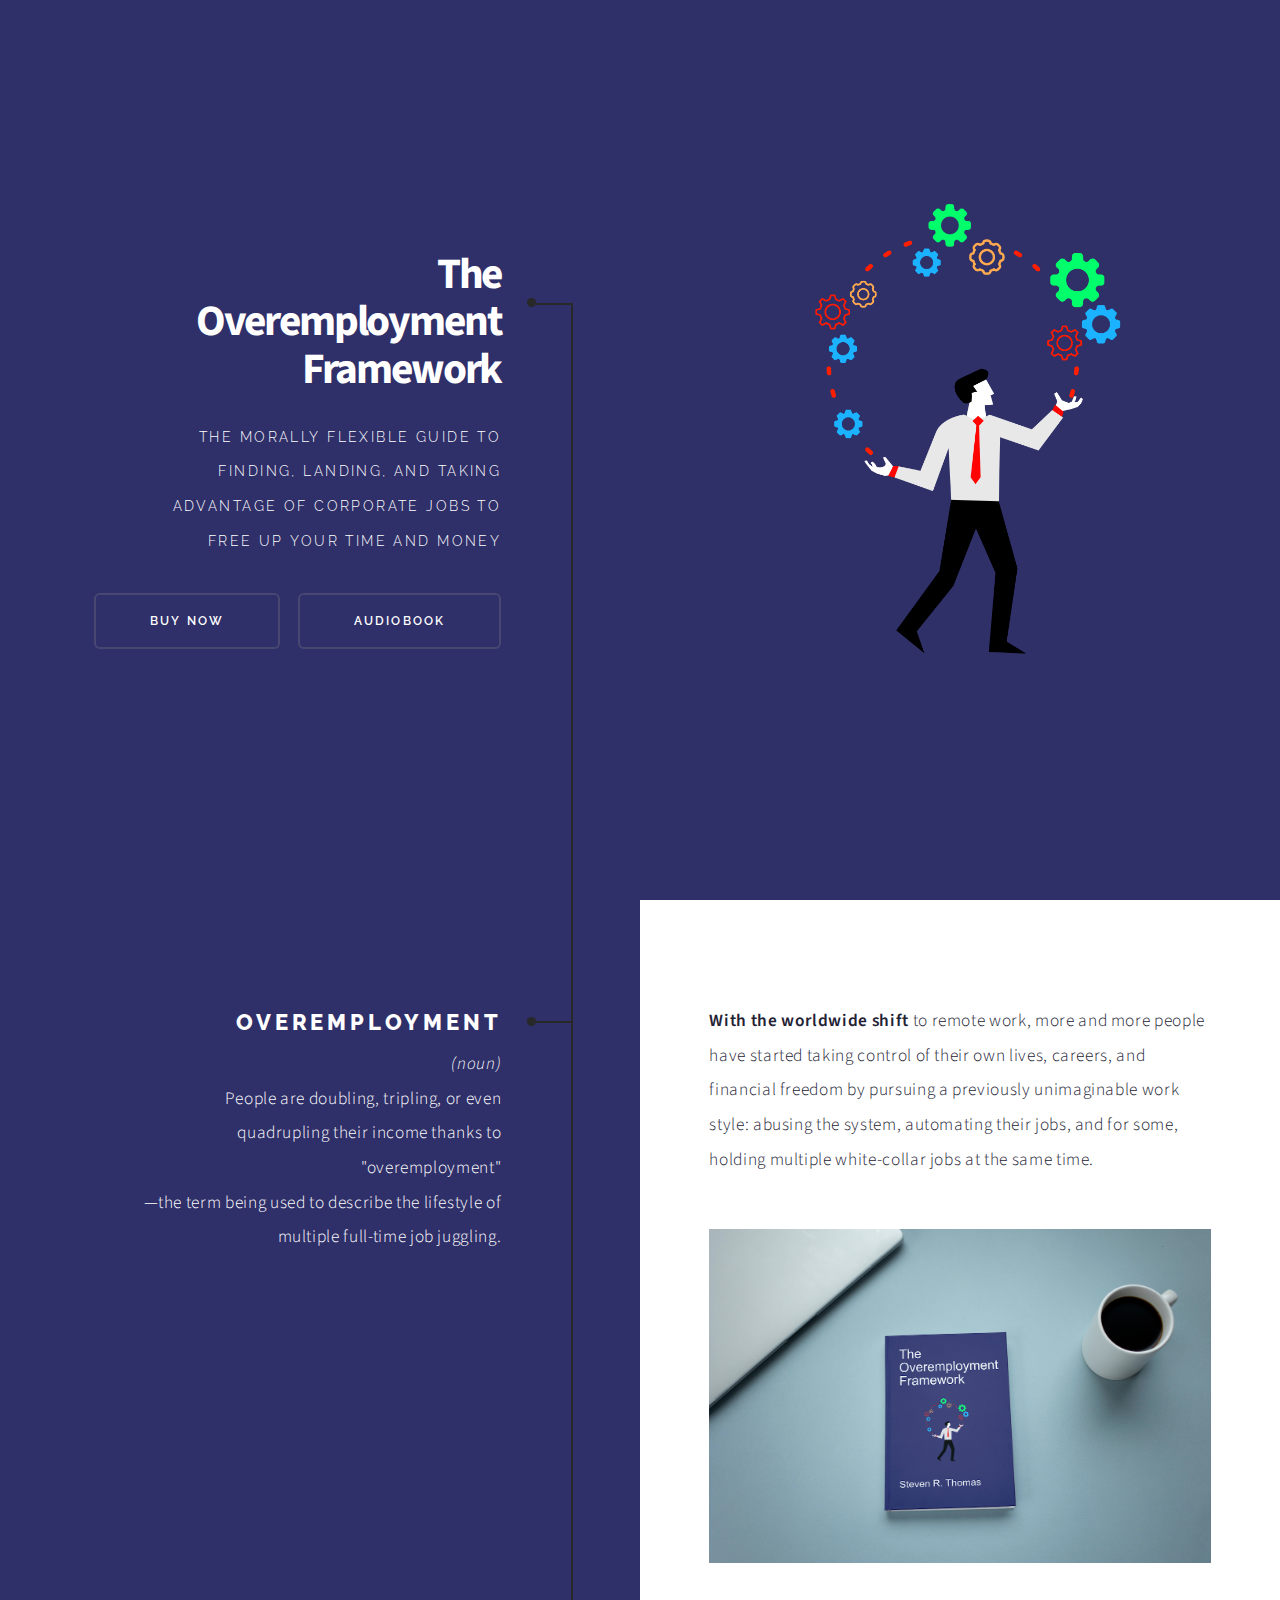
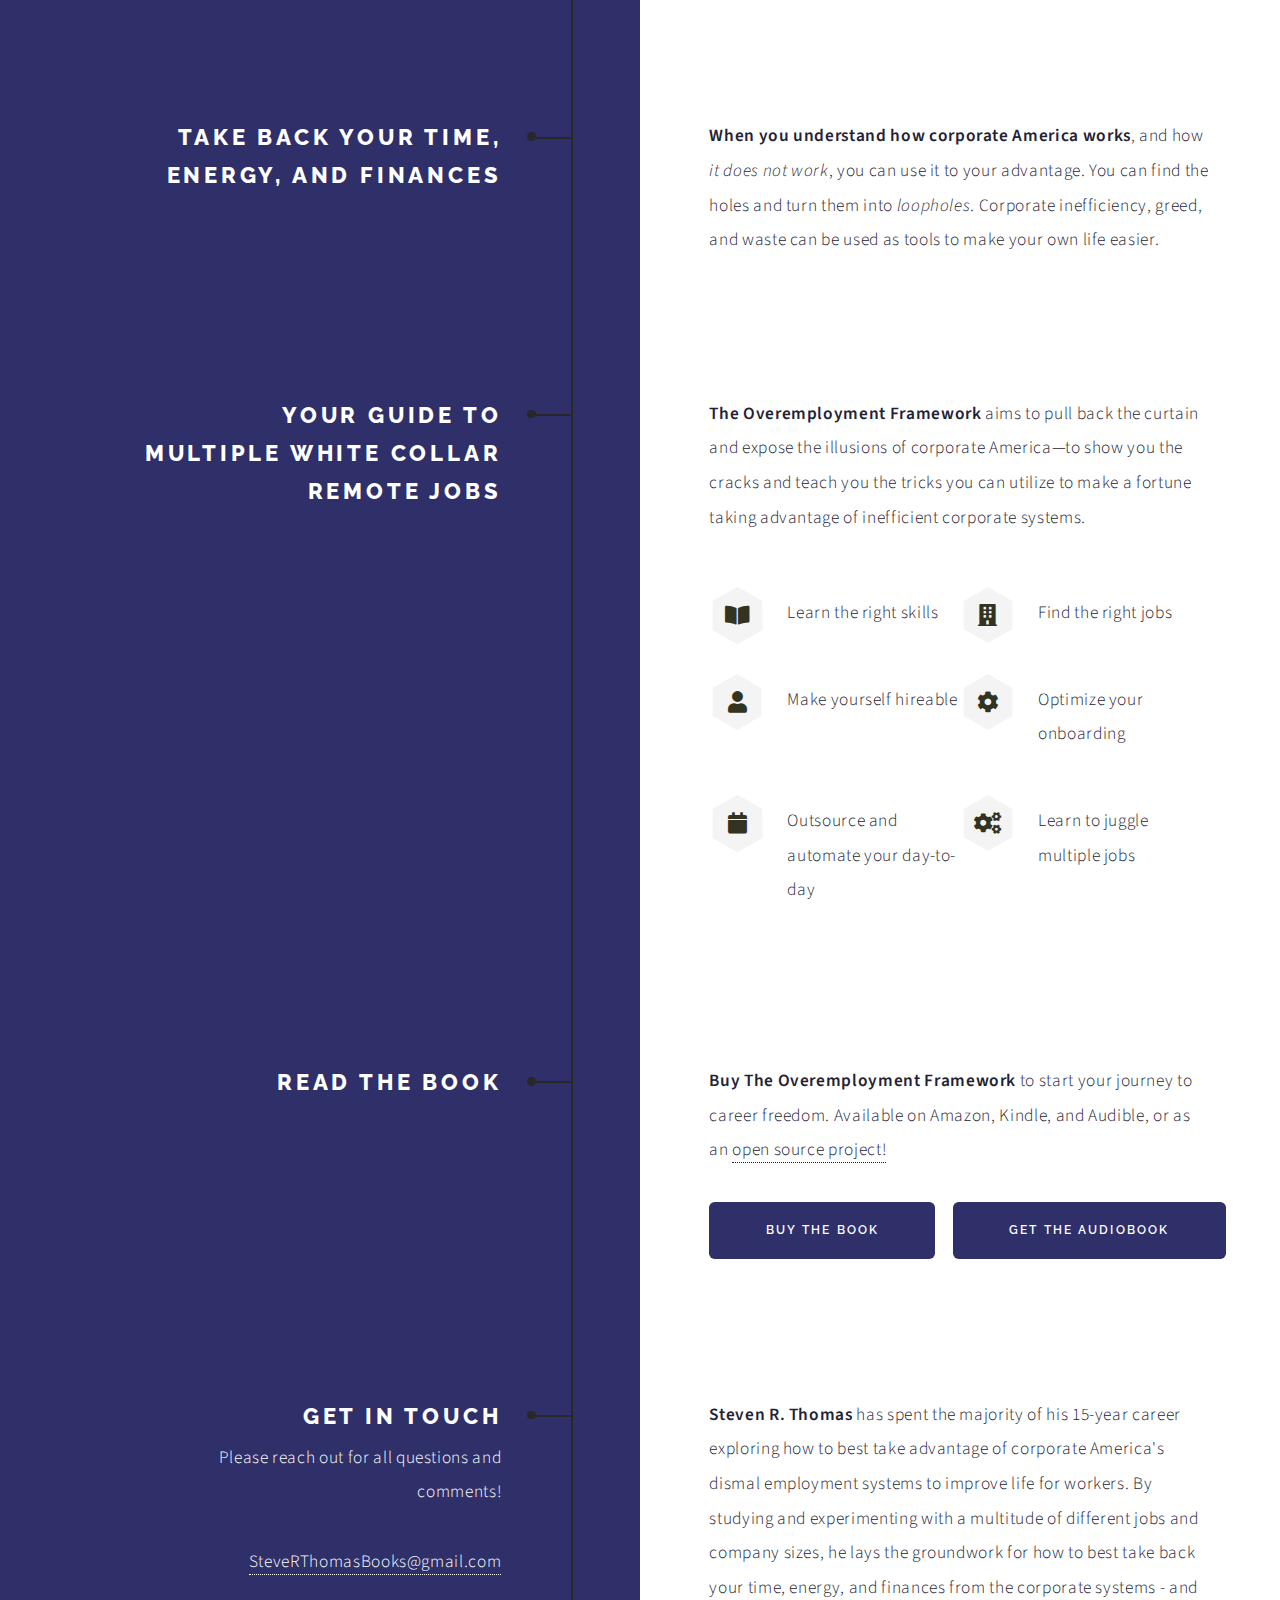
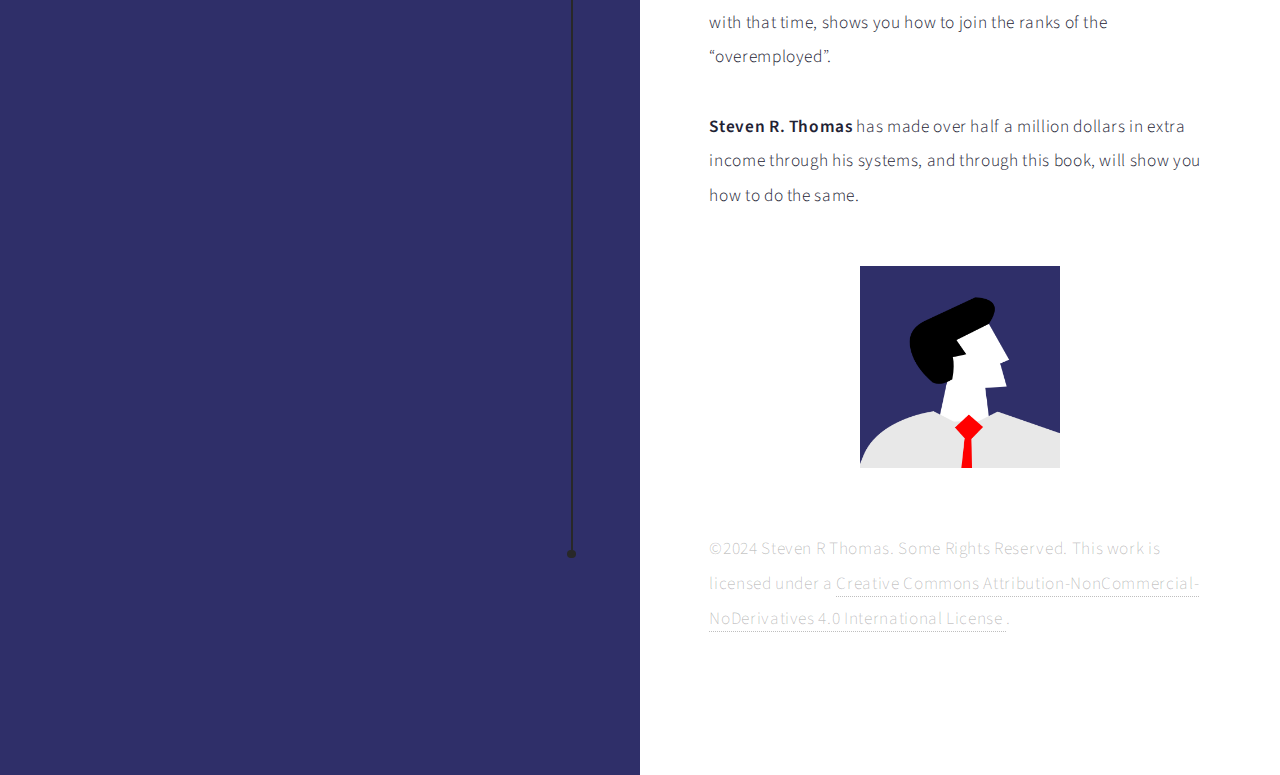
==== commit 1eec5a91: "feat: Added README" ====
--- a/index.html
+++ b/index.html
@@ -44,6 +44,7 @@
           </p>
           <ul class="actions">
             <li><a href="#" class="button large">Buy Now</a></li>
+            <li><a href="#" class="button large">Audiobook</a></li>
           </ul>
         </header>
         <div class="content">
@@ -84,7 +85,7 @@
         <div class="content">
           <p>
             <strong>When you understand how corporate America works</strong>,
-            and how it does not work, you can use it to your advantage. You can
+            and how <i>it does not work</i>, you can use it to your advantage. You can
             find the holes and turn them into <i>loopholes</i>. Corporate
             inefficiency, greed, and waste can be used as tools to make your own
             life easier.
@@ -130,7 +131,7 @@
           </p>
           <ul class="actions">
             <li><a href="#" class="button primary large">Buy the Book</a></li>
-            <li><a href="#" class="button large">Get the Audiobook</a></li>
+            <li><a href="#" class="button primary large">Get the Audiobook</a></li>
           </ul>
         </div>
       </section>
